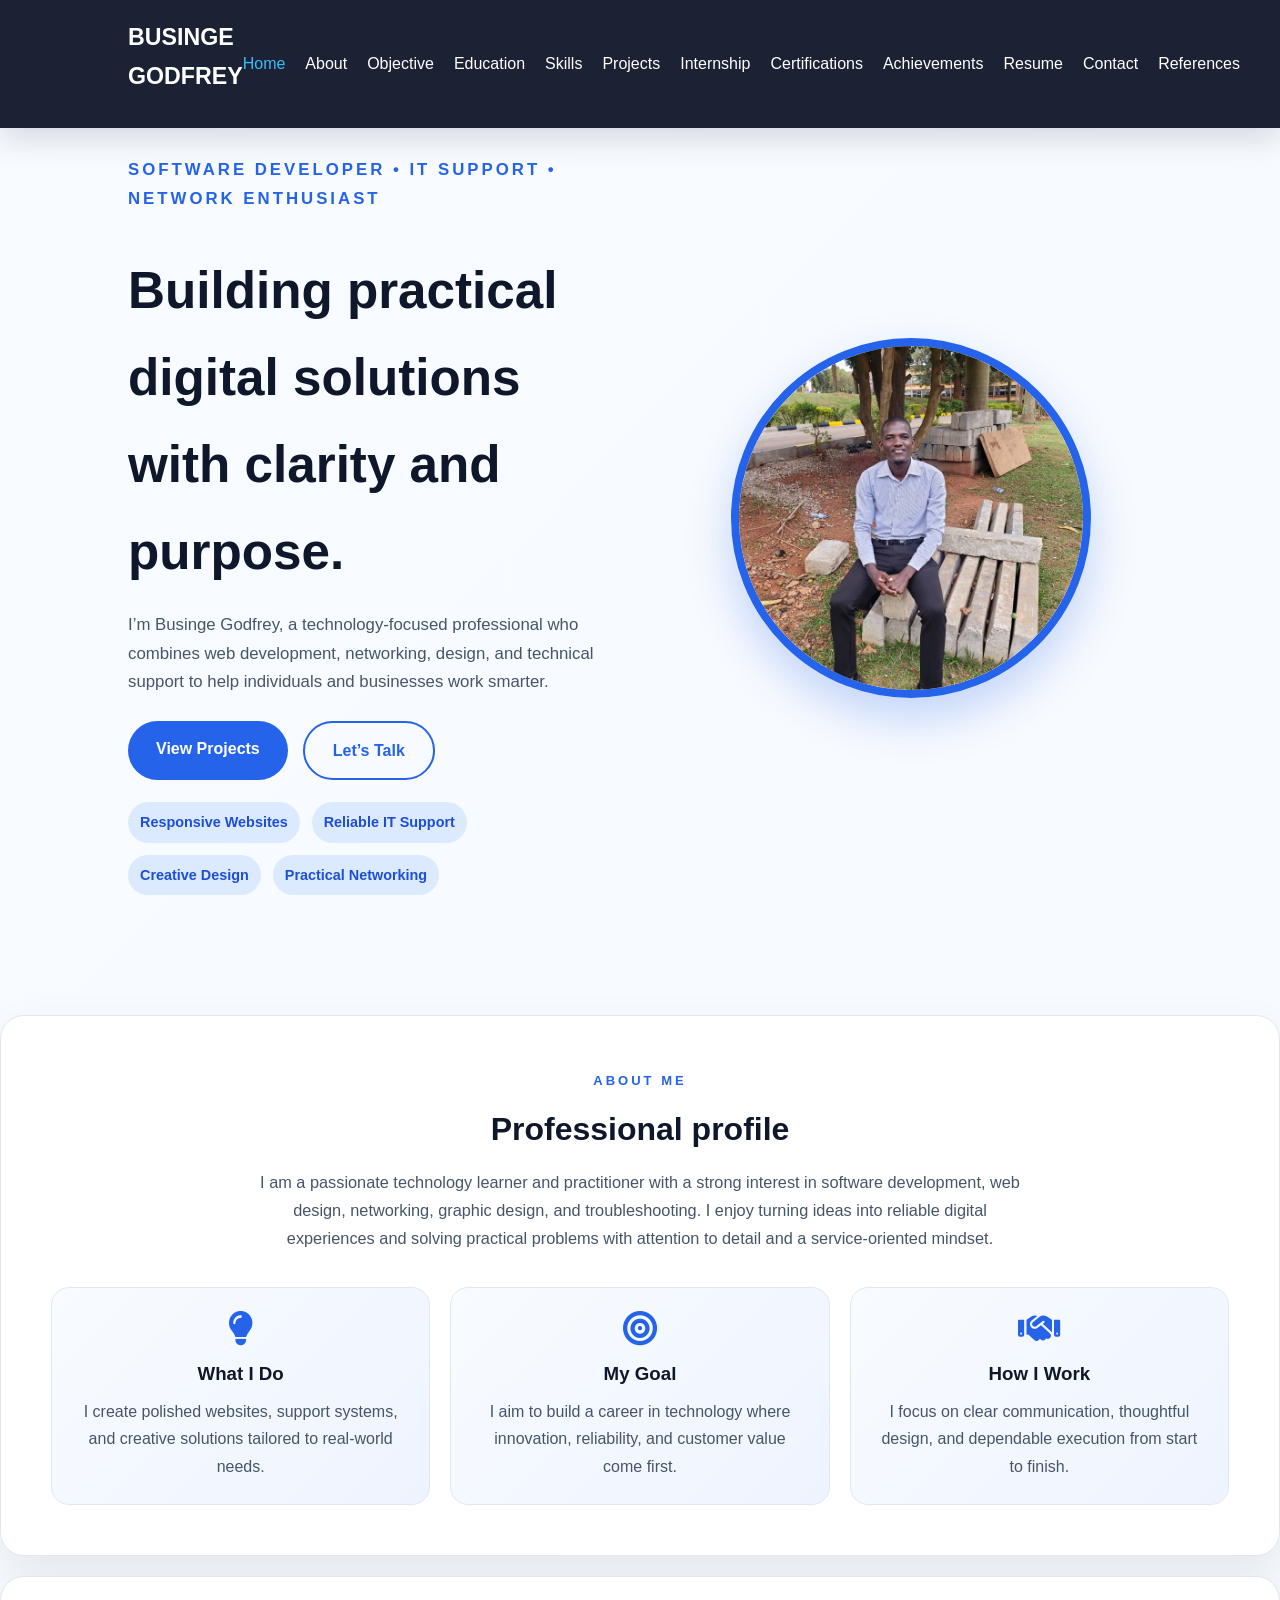
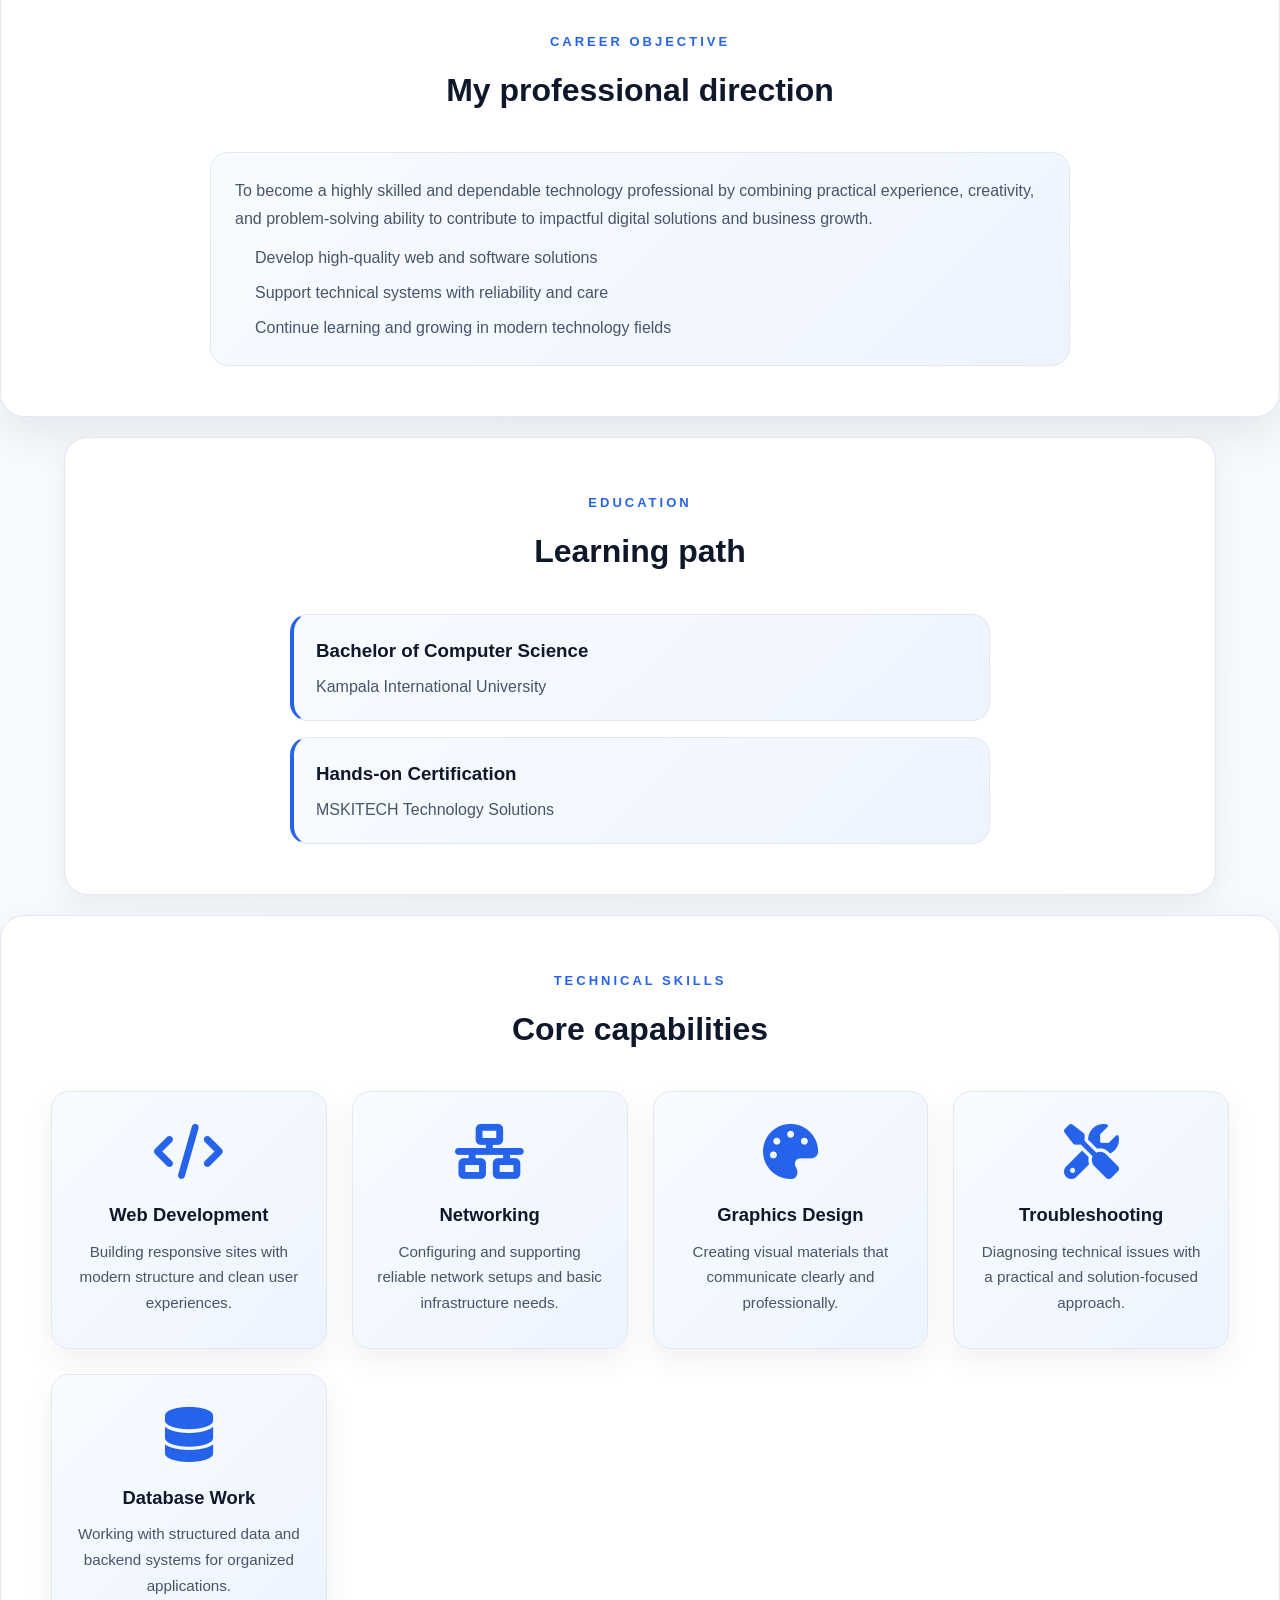
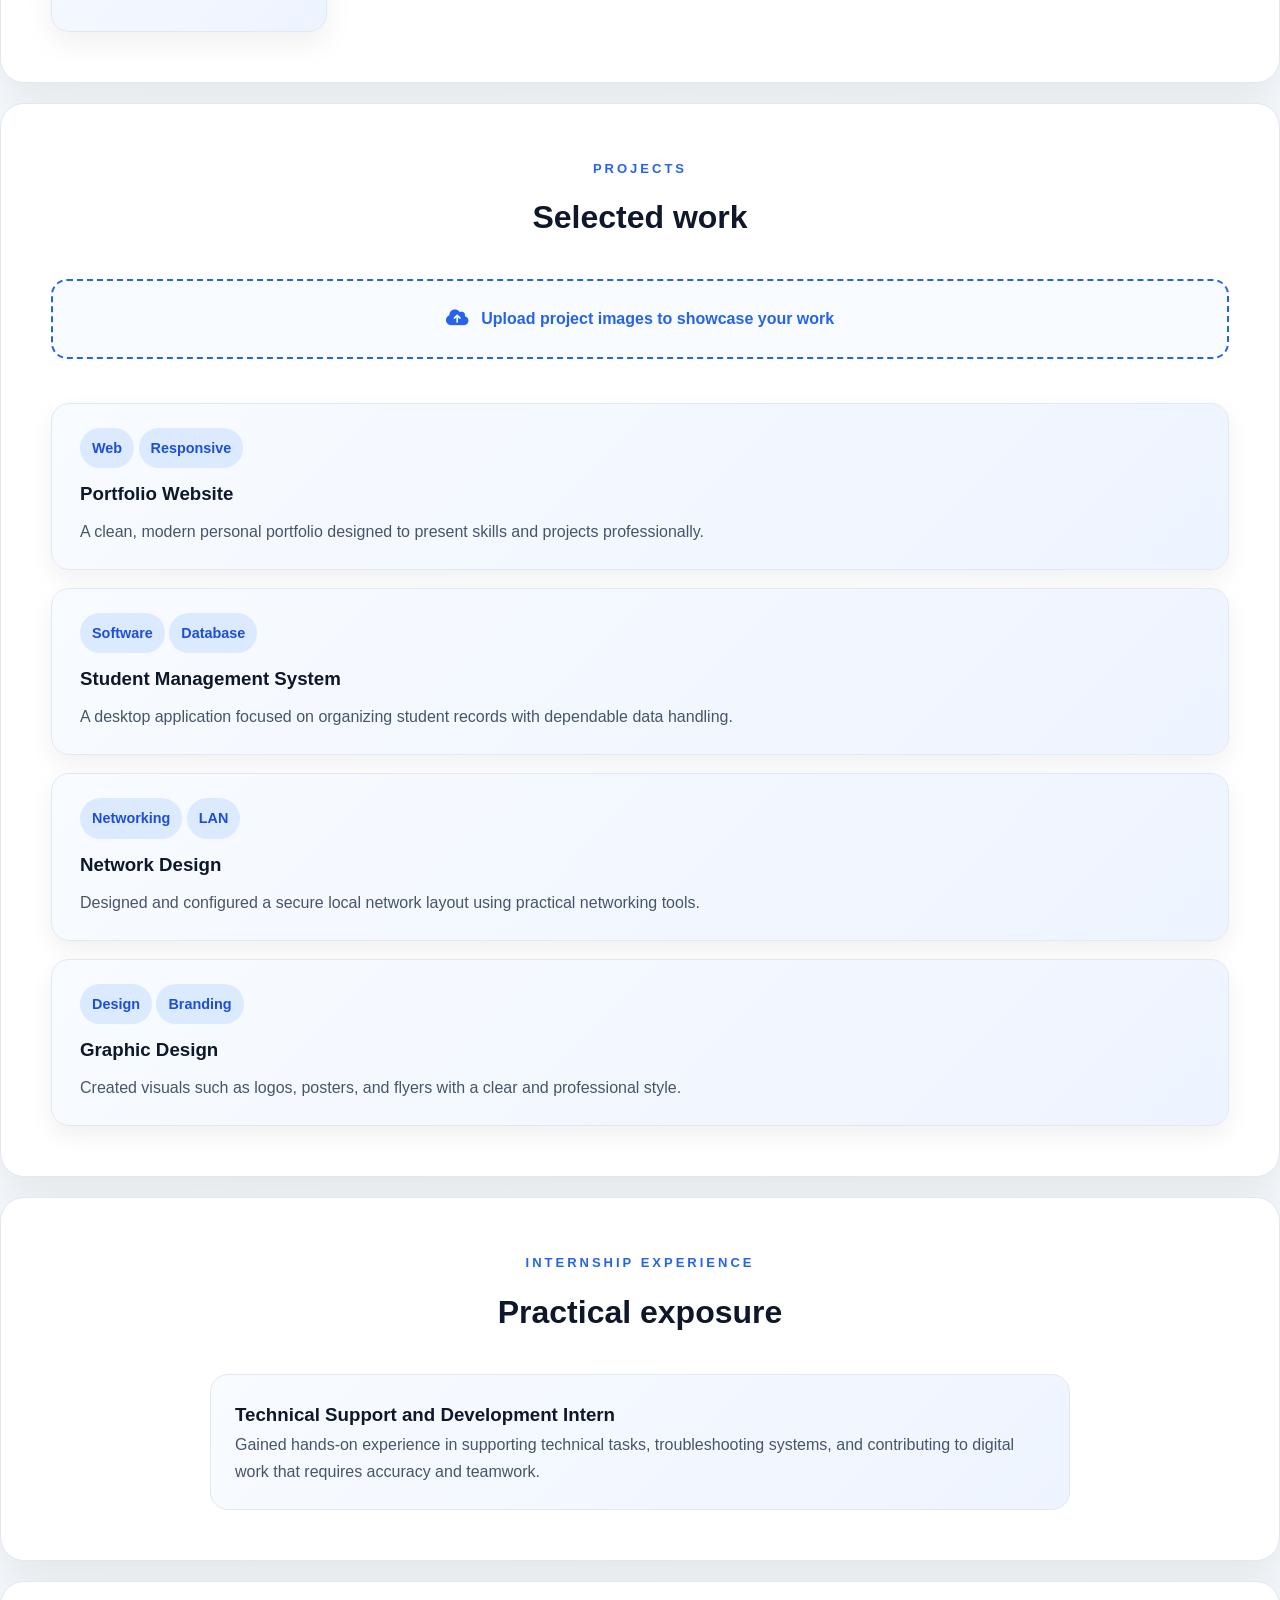
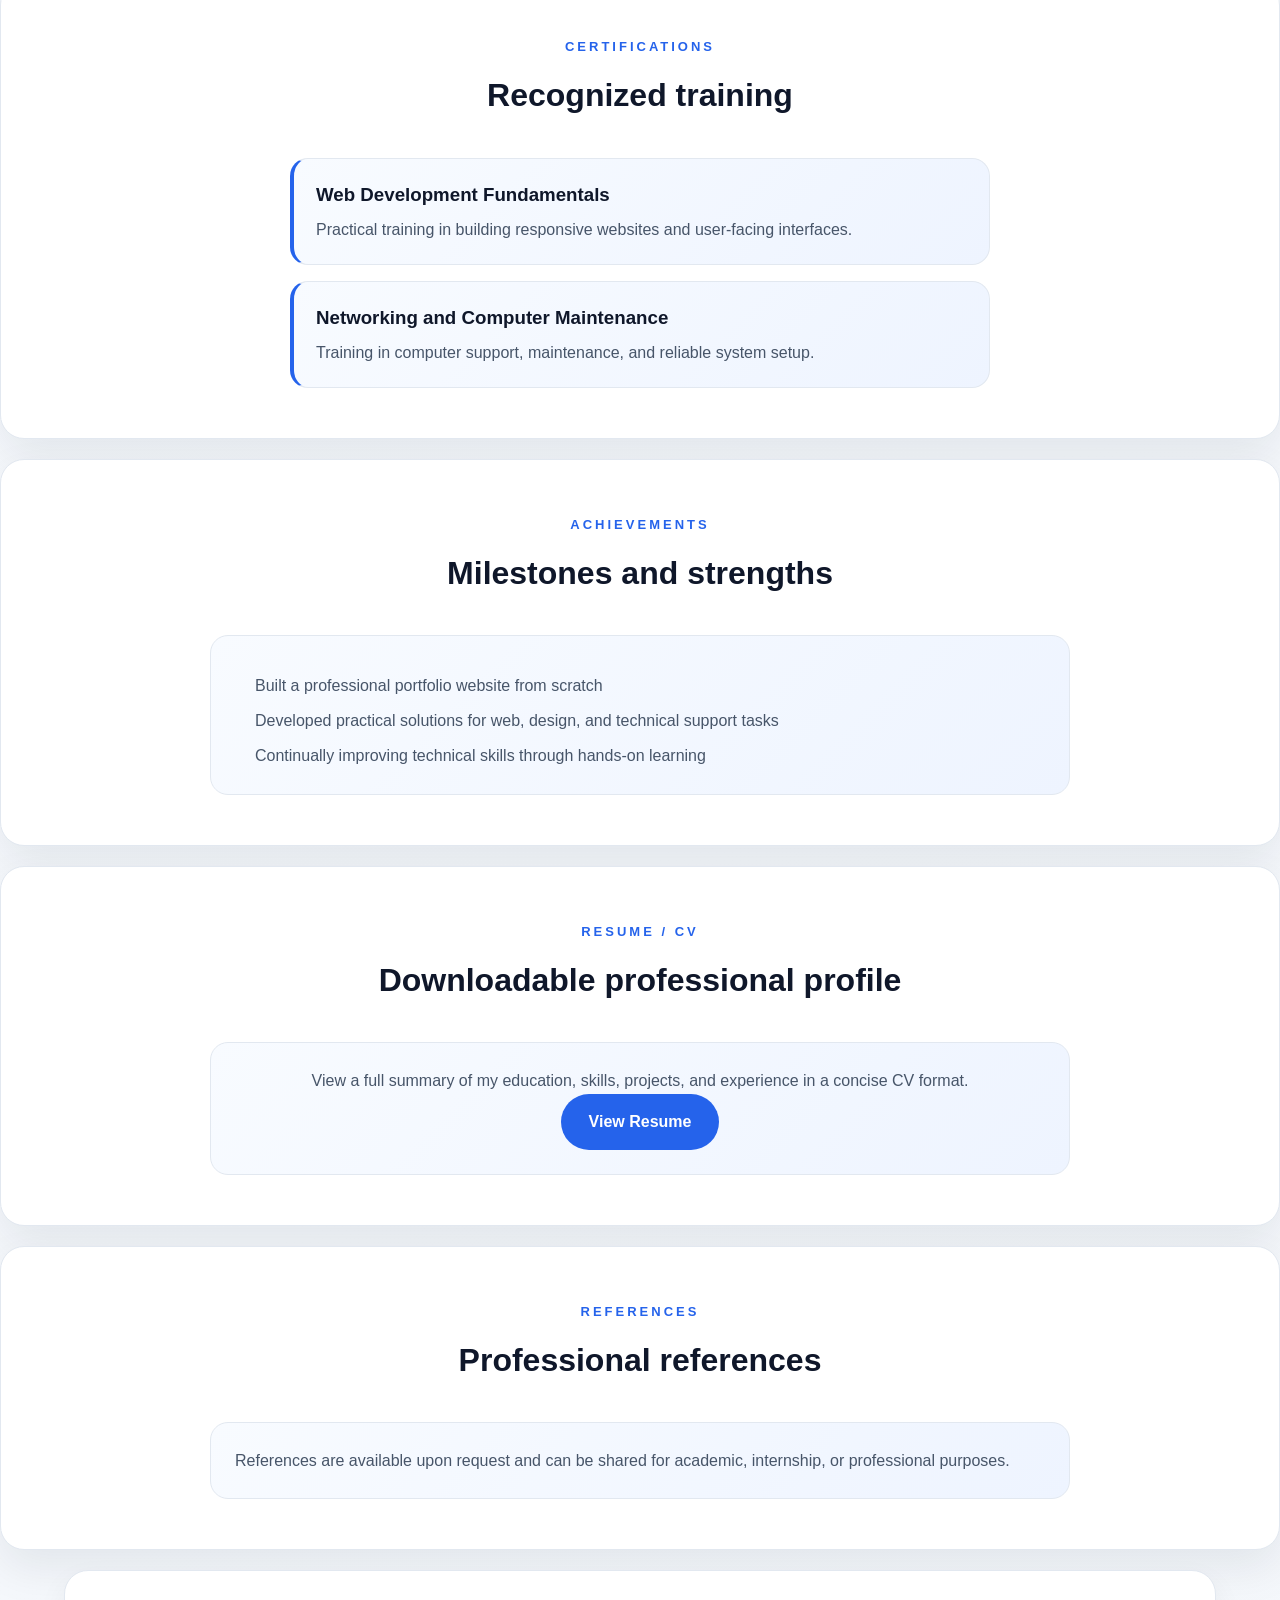
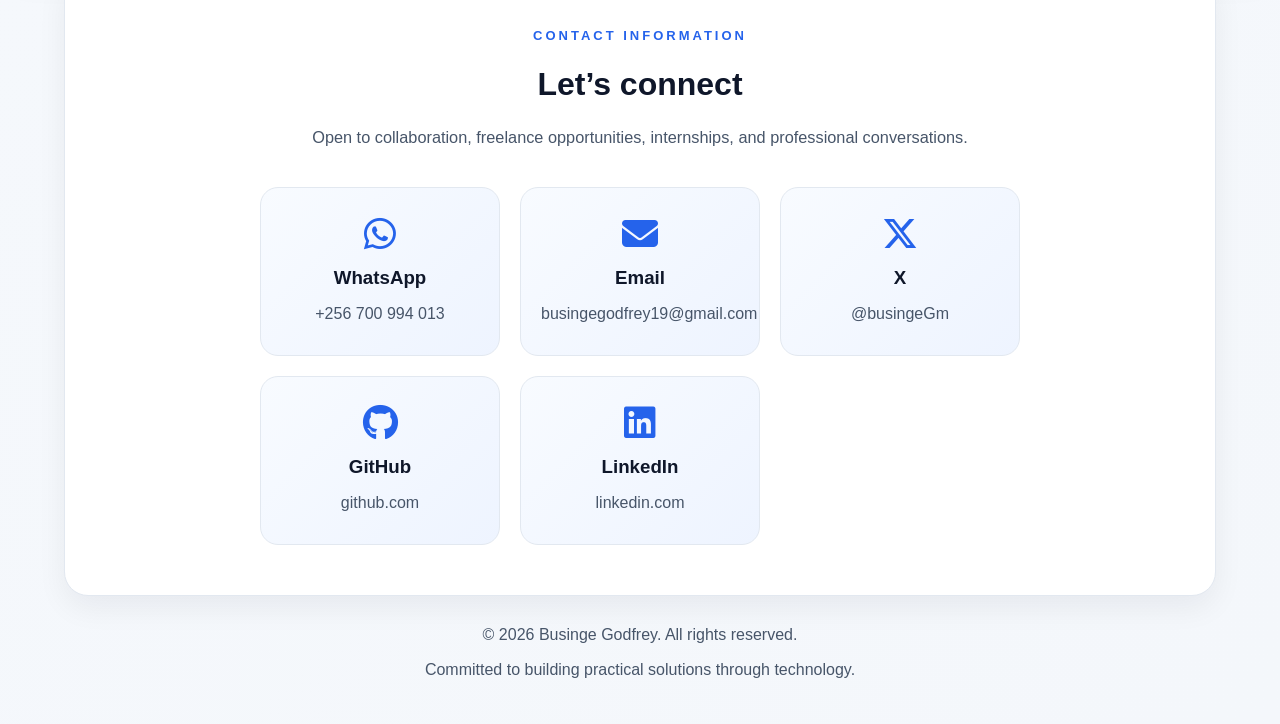
==== index.html @ 4931decb "Initial commit" ====
<!DOCTYPE html>
<html lang="en">
<head>
    <meta charset="UTF-8">
    <meta name="viewport" content="width=device-width, initial-scale=1.0">
    <meta name="description" content="Portfolio of Businge Godfrey — a technology-focused professional specializing in web development, networking, design, and technical support.">
    <meta name="theme-color" content="#2563eb">
    <title>Businge Godfrey | Web Developer & IT Specialist</title>

    <link rel="stylesheet" href="style.css">
    <link rel="stylesheet" href="https://cdnjs.cloudflare.com/ajax/libs/font-awesome/6.5.2/css/all.min.css">
</head>

<body>
<header>
    <div class="logo">
        <h2>BUSINGE GODFREY</h2>
    </div>

    <nav>
        <ul>
            <li><a href="#home">Home</a></li>
            <li><a href="#about">About</a></li>
            <li><a href="#career-objective">Objective</a></li>
            <li><a href="#education">Education</a></li>
            <li><a href="#skills">Skills</a></li>
            <li><a href="#projects">Projects</a></li>
            <li><a href="#internship-experience">Internship</a></li>
            <li><a href="#certifications">Certifications</a></li>
            <li><a href="#achievements">Achievements</a></li>
            <li><a href="#resume">Resume</a></li>
            <li><a href="#contact">Contact</a></li>
            <li><a href="#references">References</a></li>
        </ul>
    </nav>
</header>

<main>


    <section id="home" class="home">
        <div class="home-text">
            <p class="eyebrow">Software Developer • IT Support • Network Enthusiast</p>
            <h1>Building practical digital solutions with clarity and purpose.</h1>
            <p>
                I’m Businge Godfrey, a technology-focused professional who combines web development,
                networking, design, and technical support to help individuals and businesses work smarter.
            </p>
            <div class="home-buttons">
                <a href="#projects" class="btn">View Projects</a>
                <a href="#contact" class="btn btn-secondary">Let’s Talk</a>
            </div>
            <div class="hero-highlights">
                <span>Responsive Websites</span>
                <span>Reliable IT Support</span>
                <span>Creative Design</span>
                <span>Practical Networking</span>
            </div>
        </div>

        <div class="home-image">
            <img src="images/businge.jpeg" alt="Portrait of Businge Godfrey">
        </div>
    </section>

    <section id="about" class="section-card">
        <div class="section-heading">
            <p class="eyebrow">About Me</p>
            <h2>Professional profile</h2>
            <p>
                I am a passionate technology learner and practitioner with a strong interest in software development,
                web design, networking, graphic design, and troubleshooting. I enjoy turning ideas into reliable digital
                experiences and solving practical problems with attention to detail and a service-oriented mindset.
            </p>
        </div>
        <div class="info-grid">
            <article class="info-card">
                <i class="fa-solid fa-lightbulb"></i>
                <h3>What I Do</h3>
                <p>I create polished websites, support systems, and creative solutions tailored to real-world needs.</p>
            </article>
            <article class="info-card">
                <i class="fa-solid fa-bullseye"></i>
                <h3>My Goal</h3>
                <p>I aim to build a career in technology where innovation, reliability, and customer value come first.</p>
            </article>
            <article class="info-card">
                <i class="fa-solid fa-handshake"></i>
                <h3>How I Work</h3>
                <p>I focus on clear communication, thoughtful design, and dependable execution from start to finish.</p>
            </article>
        </div>
    </section>

    <section id="career-objective" class="section-card">
        <div class="section-heading">
            <p class="eyebrow">Career Objective</p>
            <h2>My professional direction</h2>
        </div>
        <div class="objective-card">
            <p>
                To become a highly skilled and dependable technology professional by combining practical experience,
                creativity, and problem-solving ability to contribute to impactful digital solutions and business growth.
            </p>
            <ul>
                <li>Develop high-quality web and software solutions</li>
                <li>Support technical systems with reliability and care</li>
                <li>Continue learning and growing in modern technology fields</li>
            </ul>
        </div>
    </section>

    <section id="education" class="section-card">
        <div class="section-heading">
            <p class="eyebrow">Education</p>
            <h2>Learning path</h2>
        </div>
        <div class="timeline">
            <div class="timeline-item">
                <h3>Bachelor of Computer Science</h3>
                <p>Kampala International University</p>
            </div>
            <div class="timeline-item">
                <h3>Hands-on Certification</h3>
                <p>MSKITECH Technology Solutions</p>
            </div>
        </div>
    </section>

    <section id="skills" class="section-card">
        <div class="section-heading">
            <p class="eyebrow">Technical Skills</p>
            <h2>Core capabilities</h2>
        </div>
        <div class="skills">
            <article class="skill">
                <i class="fa-solid fa-code"></i>
                <h3>Web Development</h3>
                <p>Building responsive sites with modern structure and clean user experiences.</p>
            </article>
            <article class="skill">
                <i class="fa-solid fa-network-wired"></i>
                <h3>Networking</h3>
                <p>Configuring and supporting reliable network setups and basic infrastructure needs.</p>
            </article>
            <article class="skill">
                <i class="fa-solid fa-palette"></i>
                <h3>Graphics Design</h3>
                <p>Creating visual materials that communicate clearly and professionally.</p>
            </article>
            <article class="skill">
                <i class="fa-solid fa-screwdriver-wrench"></i>
                <h3>Troubleshooting</h3>
                <p>Diagnosing technical issues with a practical and solution-focused approach.</p>
            </article>
            <article class="skill">
                <i class="fa-solid fa-database"></i>
                <h3>Database Work</h3>
                <p>Working with structured data and backend systems for organized applications.</p>
            </article>
        </div>
    </section>

    <section id="projects" class="section-card">
        <div class="section-heading">
            <p class="eyebrow">Projects</p>
            <h2>Selected work</h2>
        </div>
        <div class="upload-box">
            <label for="imageUpload" class="upload-label">
                <i class="fa-solid fa-cloud-arrow-up"></i>
                <span>Upload project images to showcase your work</span>
            </label>
            <input type="file" id="imageUpload" accept="image/*" multiple>
        </div>
        <div id="imagePreview" class="image-preview"></div>
        <div class="projects-list">
            <article class="project-card">
                <div class="project-meta">
                    <span class="chip">Web</span>
                    <span class="chip">Responsive</span>
                </div>
                <h3>Portfolio Website</h3>
                <p>A clean, modern personal portfolio designed to present skills and projects professionally.</p>
            </article>
            <article class="project-card">
                <div class="project-meta">
                    <span class="chip">Software</span>
                    <span class="chip">Database</span>
                </div>
                <h3>Student Management System</h3>
                <p>A desktop application focused on organizing student records with dependable data handling.</p>
            </article>
            <article class="project-card">
                <div class="project-meta">
                    <span class="chip">Networking</span>
                    <span class="chip">LAN</span>
                </div>
                <h3>Network Design</h3>
                <p>Designed and configured a secure local network layout using practical networking tools.</p>
            </article>
            <article class="project-card">
                <div class="project-meta">
                    <span class="chip">Design</span>
                    <span class="chip">Branding</span>
                </div>
                <h3>Graphic Design</h3>
                <p>Created visuals such as logos, posters, and flyers with a clear and professional style.</p>
            </article>
        </div>
    </section>

    <section id="internship-experience" class="section-card">
        <div class="section-heading">
            <p class="eyebrow">Internship Experience</p>
            <h2>Practical exposure</h2>
        </div>
        <div class="objective-card">
            <h3>Technical Support and Development Intern</h3>
            <p>
                Gained hands-on experience in supporting technical tasks, troubleshooting systems, and contributing to digital work that requires accuracy and teamwork.
            </p>
        </div>
    </section>

    <section id="certifications" class="section-card">
        <div class="section-heading">
            <p class="eyebrow">Certifications</p>
            <h2>Recognized training</h2>
        </div>
        <div class="timeline">
            <div class="timeline-item">
                <h3>Web Development Fundamentals</h3>
                <p>Practical training in building responsive websites and user-facing interfaces.</p>
            </div>
            <div class="timeline-item">
                <h3>Networking and Computer Maintenance</h3>
                <p>Training in computer support, maintenance, and reliable system setup.</p>
            </div>
        </div>
    </section>

    <section id="achievements" class="section-card">
        <div class="section-heading">
            <p class="eyebrow">Achievements</p>
            <h2>Milestones and strengths</h2>
        </div>
        <div class="objective-card">
            <ul>
                <li>Built a professional portfolio website from scratch</li>
                <li>Developed practical solutions for web, design, and technical support tasks</li>
                <li>Continually improving technical skills through hands-on learning</li>
            </ul>
        </div>
    </section>

    <section id="resume" class="section-card">
        <div class="section-heading">
            <p class="eyebrow">Resume / CV</p>
            <h2>Downloadable professional profile</h2>
        </div>
        <div class="resume-card">
            <p>View a full summary of my education, skills, projects, and experience in a concise CV format.</p>
            <a href="resume.html" class="btn" target="_blank" rel="noopener noreferrer">View Resume</a>
        </div>
    </section>

    <section id="references" class="section-card">
        <div class="section-heading">
            <p class="eyebrow">References</p>
            <h2>Professional references</h2>
        </div>
        <div class="objective-card">
            <p>References are available upon request and can be shared for academic, internship, or professional purposes.</p>
        </div>
    </section>

    <section id="contact" class="section-card">
        <div class="section-heading">
            <p class="eyebrow">Contact Information</p>
            <h2>Let’s connect</h2>
            <p>Open to collaboration, freelance opportunities, internships, and professional conversations.</p>
        </div>
        <div class="contact-options">
            <a href="https://wa.me/256700994013" class="contact-card" target="_blank" rel="noopener noreferrer">
                <i class="fa-brands fa-whatsapp"></i>
                <h3>WhatsApp</h3>
                <p>+256 700 994 013</p>
            </a>
            <a href="mailto:busingegodfrey19@gmail.com" class="contact-card">
                <i class="fa-solid fa-envelope"></i>
                <h3>Email</h3>
                <p>busingegodfrey19@gmail.com</p>
            </a>
            <a href="https://x.com/busingeGm" class="contact-card" target="_blank" rel="noopener noreferrer">
                <i class="fa-brands fa-x-twitter"></i>
                <h3>X</h3>
                <p>@busingeGm</p>
            </a>
            <a href="https://github.com/" class="contact-card" target="_blank" rel="noopener noreferrer">
                <i class="fa-brands fa-github"></i>
                <h3>GitHub</h3>
                <p>github.com</p>
            </a>
            <a href="https://www.linkedin.com/" class="contact-card" target="_blank" rel="noopener noreferrer">
                <i class="fa-brands fa-linkedin"></i>
                <h3>LinkedIn</h3>
                <p>linkedin.com</p>
            </a>
        </div>
    </section>
</main>

<footer>
    <p>© <span id="year"></span> Businge Godfrey. All rights reserved.</p>
    <p>Committed to building practical solutions through technology.</p>
</footer>

<script src="js/script.js"></script>
</body>
</html>
---- style.css ----
:root {
    --primary: #2563eb;
    --primary-dark: #1d4ed8;
    --surface: #ffffff;
    --surface-soft: #f8fbff;
    --text: #0f172a;
    --muted: #475569;
    --border: #e2e8f0;
    --shadow: 0 18px 45px rgba(15, 23, 42, 0.08);
}

* {
    margin: 0;
    padding: 0;
    box-sizing: border-box;
    text-decoration: none;
    list-style: none;
    scroll-behavior: smooth;
}

body {
    font-family: 'Poppins', sans-serif;
    background: linear-gradient(135deg, #f8fbff 0%, #f4f7fb 100%);
    color: var(--text);
    line-height: 1.7;
}

img {
    max-width: 100%;
    display: block;
}

section {
    padding: 100px 10%;
    scroll-margin-top: 110px;
}

h1,
h2,
h3 {
    color: var(--text);
}

h1 {
    font-size: 3rem;
    text-align: left;
    margin-bottom: 1.2rem;
    font-weight: 700;
}

h2 {
    font-size: 2rem;
    margin-bottom: 0.8rem;
}

p {
    color: var(--muted);
}

.eyebrow {
    display: inline-block;
    margin-bottom: 10px;
    font-size: 13px;
    font-weight: 700;
    letter-spacing: 3px;
    text-transform: uppercase;
    color: var(--primary);
}

.section-card {
    background: var(--surface);
    border-radius: 24px;
    padding: 50px;
    margin: 20px 0;
    box-shadow: var(--shadow);
    border: 1px solid var(--border);
}

.section-heading {
    text-align: center;
    margin-bottom: 35px;
}

.section-heading p:last-child {
    max-width: 760px;
    margin: 0 auto;
    color: var(--muted);
    font-size: 1.02rem;
}

.info-grid {
    display: grid;
    grid-template-columns: repeat(auto-fit, minmax(220px, 1fr));
    gap: 20px;
    margin-top: 12px;
}

.info-card,
.skill,
.project-card,
.timeline-item,
.admin-card,
.contact-card,
.service {
    background: linear-gradient(135deg, var(--surface-soft) 0%, #eef4ff 100%);
    border: 1px solid var(--border);
    border-radius: 18px;
}

.info-card {
    padding: 24px;
    text-align: center;
}

.info-card i {
    font-size: 34px;
    color: var(--primary);
    margin-bottom: 12px;
}

.info-card h3 {
    margin-bottom: 8px;
}

.projects-list {
    display: grid;
    gap: 18px;
}

.upload-box {
    margin-bottom: 20px;
    padding: 24px;
    border: 2px dashed var(--primary);
    border-radius: 16px;
    background: var(--surface-soft);
    text-align: center;
}

.upload-box input[type="file"] {
    display: none;
}

.upload-label {
    display: inline-block;
    cursor: pointer;
    color: var(--primary);
    font-weight: 600;
}

.upload-label i {
    margin-right: 8px;
    font-size: 18px;
}

.image-preview {
    display: grid;
    grid-template-columns: repeat(auto-fit, minmax(180px, 1fr));
    gap: 16px;
    margin-bottom: 24px;
}

.image-preview img {
    width: 100%;
    height: 180px;
    object-fit: cover;
    border-radius: 12px;
    border: 1px solid var(--border);
    box-shadow: 0 10px 20px rgba(15, 23, 42, 0.08);
}

.timeline {
    display: grid;
    gap: 16px;
    max-width: 700px;
    margin: 0 auto;
}

.timeline-item {
    padding: 20px 22px;
    border-left: 4px solid var(--primary);
}

.timeline-item h3 {
    margin-bottom: 6px;
}

header {
    position: fixed;
    top: 0;
    left: 0;
    width: 100%;
    background: rgba(15, 23, 42, 0.95);
    backdrop-filter: blur(8px);
    padding: 18px 10%;
    display: flex;
    justify-content: space-between;
    align-items: center;
    z-index: 1000;
    box-shadow: 0 10px 30px rgba(15, 23, 42, 0.15);
}

.logo h2 {
    color: #fff;
    font-size: 1.45rem;
}

nav ul {
    display: flex;
    gap: 20px;
}

nav ul li a {
    color: #fff;
    font-weight: 500;
    transition: .3s;
}

nav ul li a:hover,
nav ul li a.active {
    color: #38bdf8;
}

main {
    padding-top: 20px;
}

.home {
    display: flex;
    justify-content: space-between;
    align-items: center;
    min-height: 100vh;
    gap: 60px;
    padding-top: 120px;
}

.home-text {
    flex: 1;
}

.home-text h1 {
    text-align: left;
    font-size: clamp(2.1rem, 4vw, 3.2rem);
    margin: 10px 0 15px;
}

.home-text p {
    margin: 16px 0 24px;
    font-size: 1.05rem;
    max-width: 620px;
}

.home-buttons {
    display: flex;
    gap: 15px;
    flex-wrap: wrap;
}

.hero-highlights {
    display: flex;
    gap: 12px;
    flex-wrap: wrap;
    margin-top: 22px;
}

.hero-highlights span,
.chip {
    display: inline-block;
    background: #dbeafe;
    color: var(--primary-dark);
    border-radius: 999px;
    padding: 8px 12px;
    font-size: 0.9rem;
    font-weight: 600;
}

.home-image {
    flex: 1;
    display: flex;
    justify-content: center;
}

.home-image img {
    width: min(100%, 360px);
    height: 360px;
    object-fit: cover;
    border-radius: 50%;
    border: 8px solid var(--primary);
    box-shadow: 0 20px 45px rgba(37, 99, 235, 0.25);
}

.btn {
    display: inline-block;
    padding: 14px 28px;
    background: var(--primary);
    color: #fff;
    border-radius: 999px;
    font-weight: 600;
    transition: .3s;
}

.btn:hover {
    background: var(--primary-dark);
    transform: translateY(-3px);
}

.btn-secondary {
    background: transparent;
    color: var(--primary);
    border: 2px solid var(--primary);
}

.btn-secondary:hover {
    background: var(--primary);
    color: #fff;
}

.skills {
    display: grid;
    grid-template-columns: repeat(auto-fit, minmax(220px, 1fr));
    gap: 25px;
}

.skill {
    text-align: center;
    padding: 32px 24px;
    box-shadow: 0 12px 30px rgba(15, 23, 42, 0.06);
    transition: .3s;
}

.skill:hover,
.project-card:hover,
.contact-card:hover,
.service:hover {
    transform: translateY(-8px);
}

.skill i {
    font-size: 55px;
    color: var(--primary);
    margin-bottom: 20px;
}

.skill h3 {
    font-size: 1.15rem;
    margin-bottom: 8px;
}

.skill p {
    font-size: 0.95rem;
}

.project-card {
    padding: 24px 28px;
    box-shadow: 0 10px 24px rgba(15, 23, 42, 0.06);
    transition: .3s;
}

.project-card h3 {
    margin: 10px 0 8px;
}

.service-container {
    display: grid;
    grid-template-columns: repeat(auto-fit, minmax(250px, 1fr));
    gap: 25px;
}

.service {
    color: #fff;
    padding: 30px;
    background: linear-gradient(135deg, var(--primary) 0%, var(--primary-dark) 100%);
    box-shadow: 0 12px 30px rgba(37, 99, 235, 0.2);
    transition: .3s;
}

.service h3 {
    color: #fff;
    margin-bottom: 10px;
}

.service p {
    color: #e8f0ff;
}

#education,
#contact {
    background: var(--surface);
    border-radius: 24px;
    margin: 0 5%;
    box-shadow: 0 12px 30px rgba(15, 23, 42, 0.06);
}

.contact-options {
    display: grid;
    grid-template-columns: repeat(auto-fit, minmax(220px, 1fr));
    gap: 20px;
    max-width: 760px;
    margin: auto;
}

.contact-card {
    display: block;
    text-align: center;
    padding: 28px 20px;
    transition: 0.3s;
}

.contact-card i {
    font-size: 36px;
    color: var(--primary);
    margin-bottom: 10px;
}

.contact-card h3 {
    margin-bottom: 6px;
}

.admin-panel {
    margin-top: 30px;
}

.admin-grid {
    display: grid;
    grid-template-columns: repeat(auto-fit, minmax(220px, 1fr));
    gap: 20px;
}

.admin-card {
    padding: 24px;
    text-align: center;
}

.admin-card h3 {
    margin-bottom: 8px;
}

.admin-card p {
    font-size: 30px;
    font-weight: 700;
    color: var(--primary);
}

.admin-card select {
    width: 100%;
    padding: 10px 12px;
    border-radius: 10px;
    border: 1px solid #cbd5e1;
    font-family: inherit;
}

footer {
    text-align: center;
    padding: 25px 10% 40px;
    color: #64748b;
}

footer p + p {
    margin-top: 8px;
}

.objective-card,
.resume-card {
    background: linear-gradient(135deg, #f8fbff 0%, #eef4ff 100%);
    border: 1px solid var(--border);
    border-radius: 18px;
    padding: 24px;
    max-width: 860px;
    margin: 0 auto;
}

.objective-card ul,
.objective-card ol {
    margin-top: 12px;
    padding-left: 20px;
    color: var(--muted);
}

.objective-card li + li {
    margin-top: 8px;
}

.resume-card {
    text-align: center;
}

@media (max-width: 768px) {
    header {
        flex-direction: column;
        gap: 12px;
        padding: 16px 5%;
    }

    nav ul {
        flex-wrap: wrap;
        justify-content: center;
        gap: 14px;
    }

    .home {
        flex-direction: column;
        text-align: center;
        padding-top: 180px;
    }

    .home-text h1,
    .home-text p {
        text-align: center;
        margin-left: auto;
        margin-right: auto;
    }

    .home-buttons,
    .hero-highlights {
        justify-content: center;
    }

    section {
        padding: 90px 5%;
    }

    .section-card {
        padding: 30px;
    }

    #education,
    #contact {
        margin: 0 3%;
    }
}
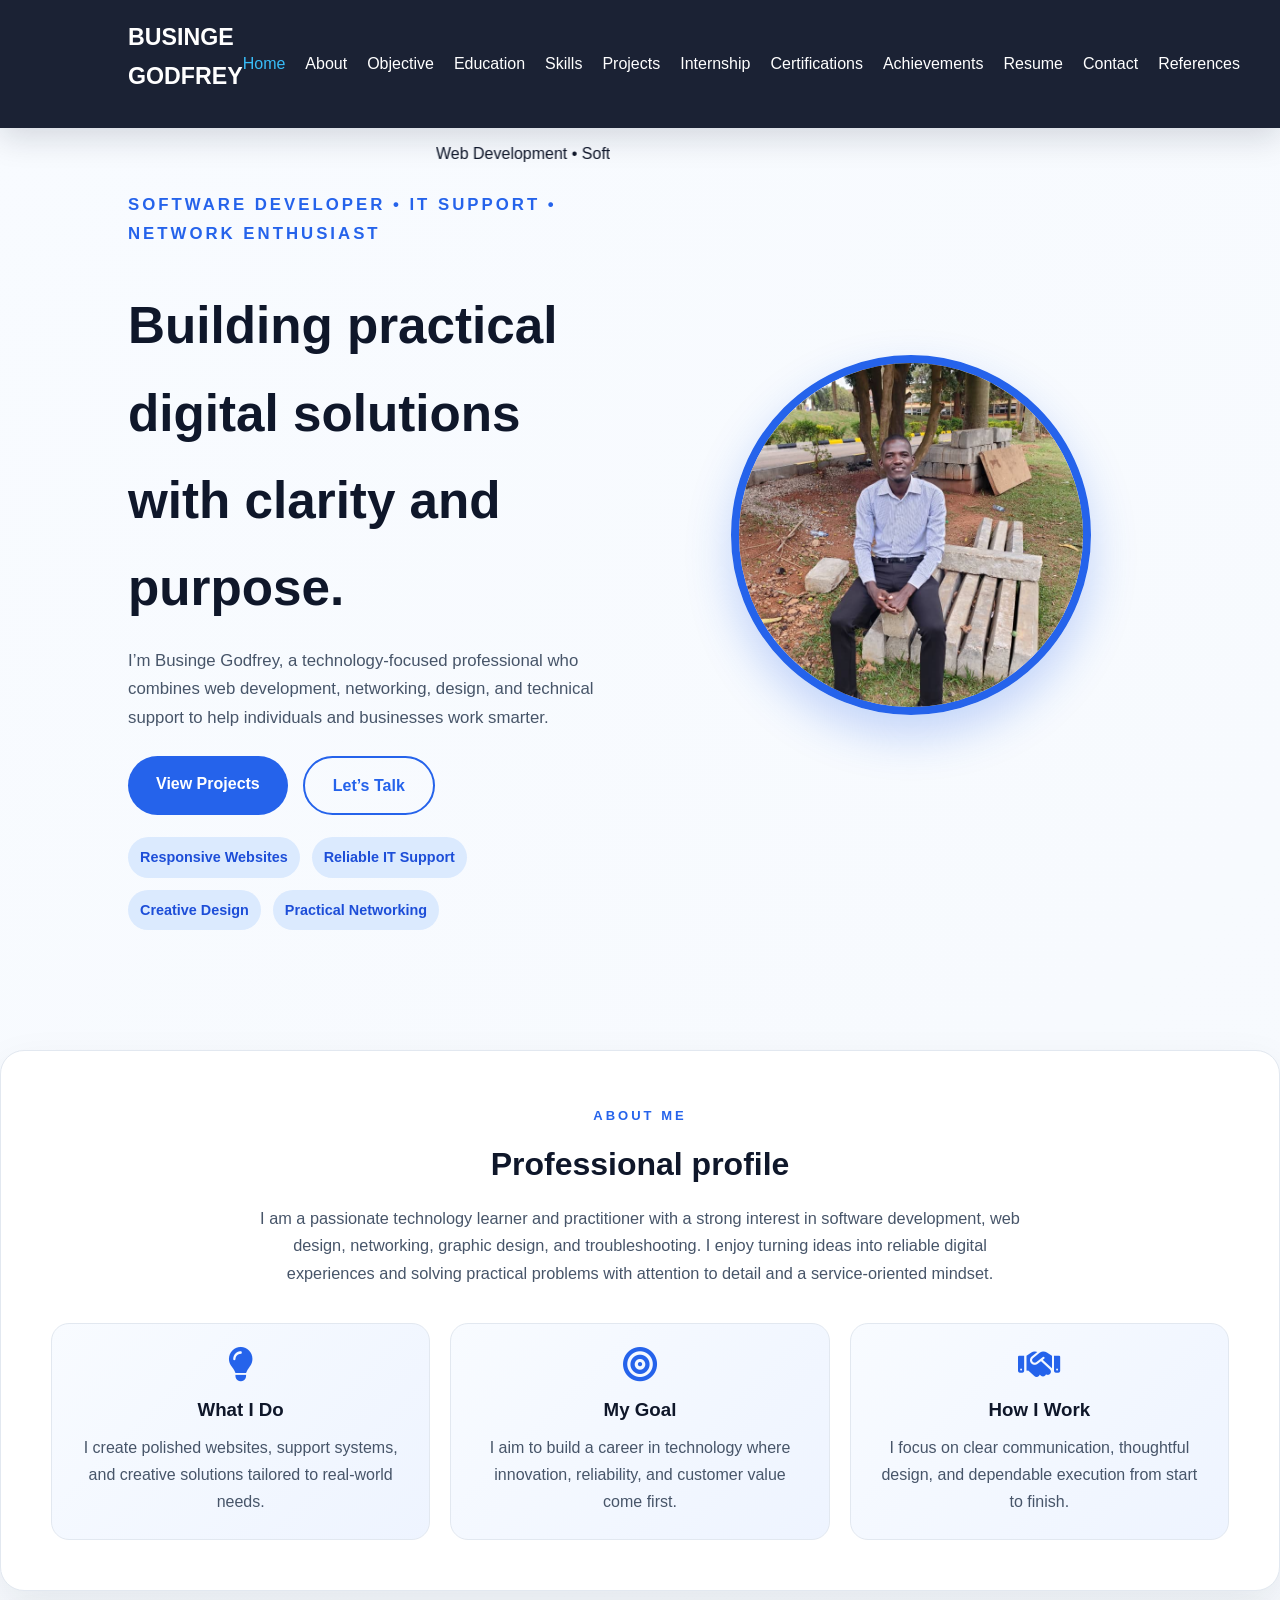
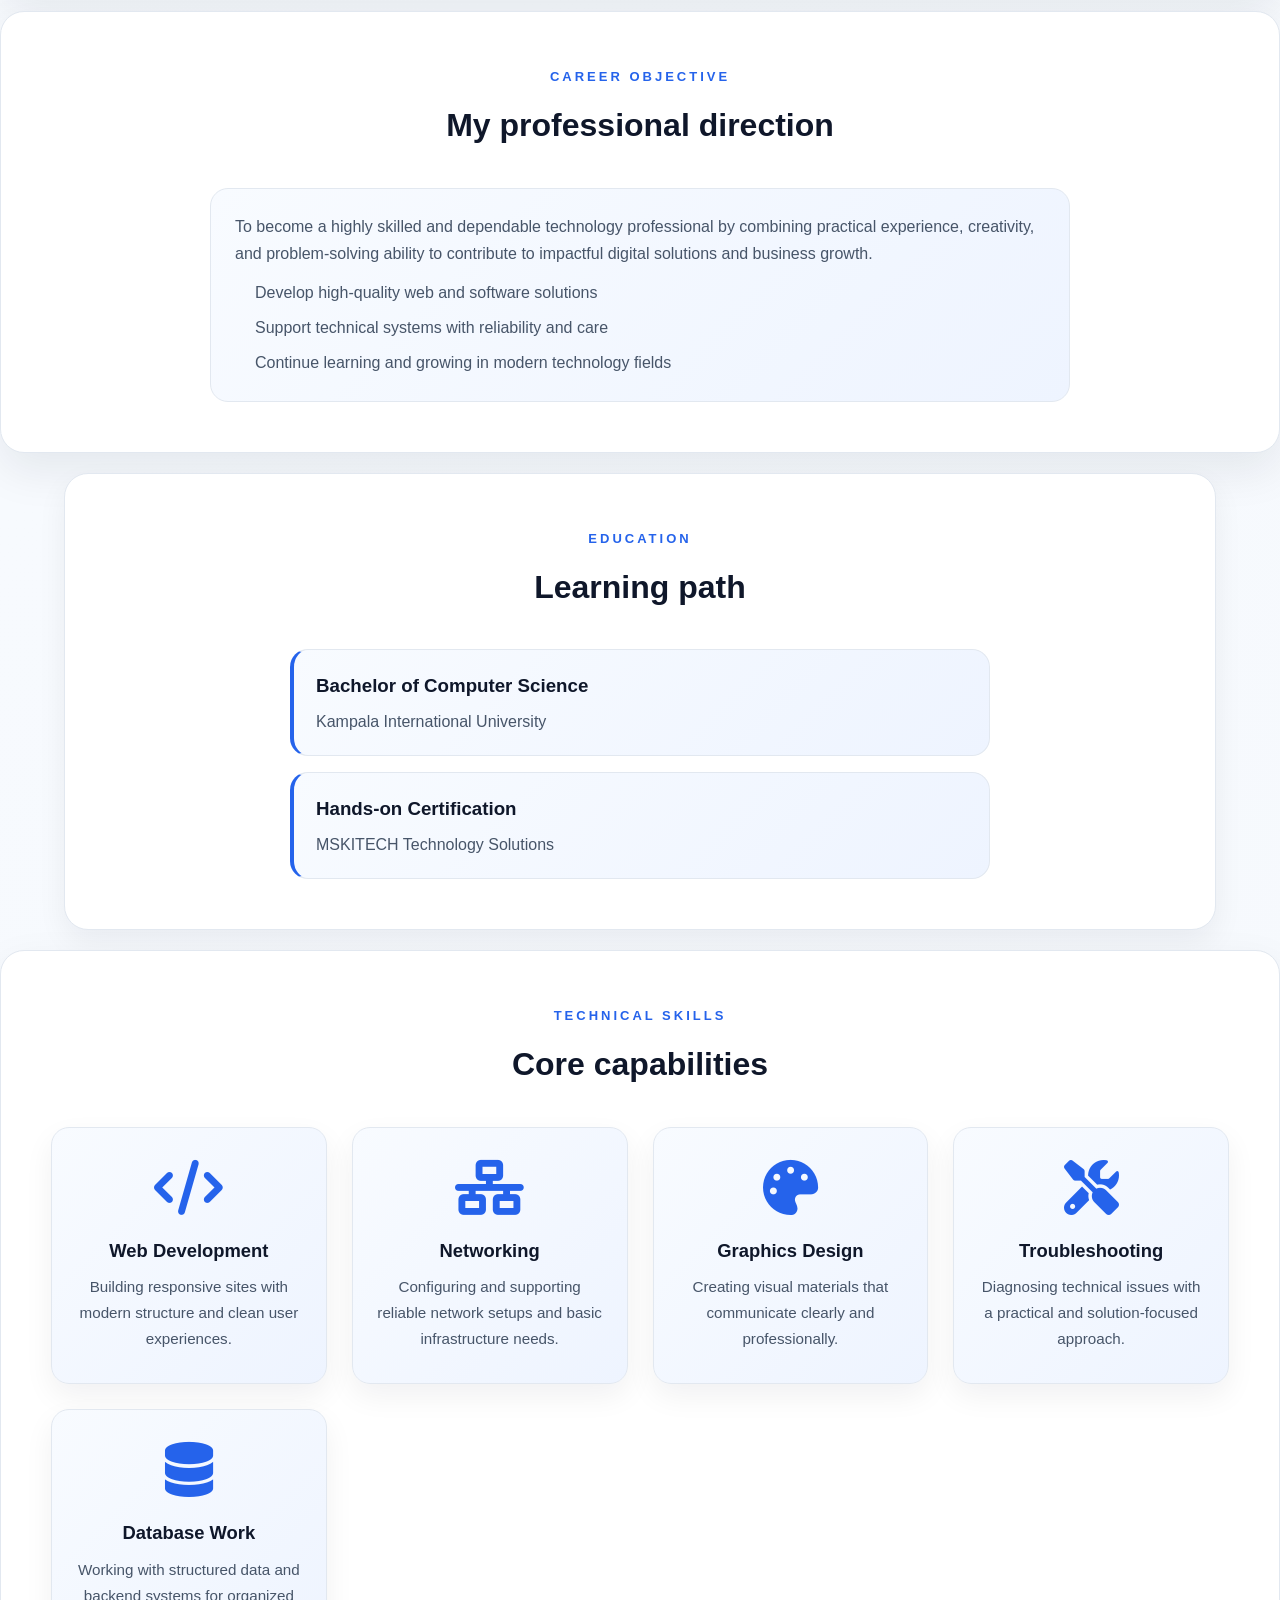
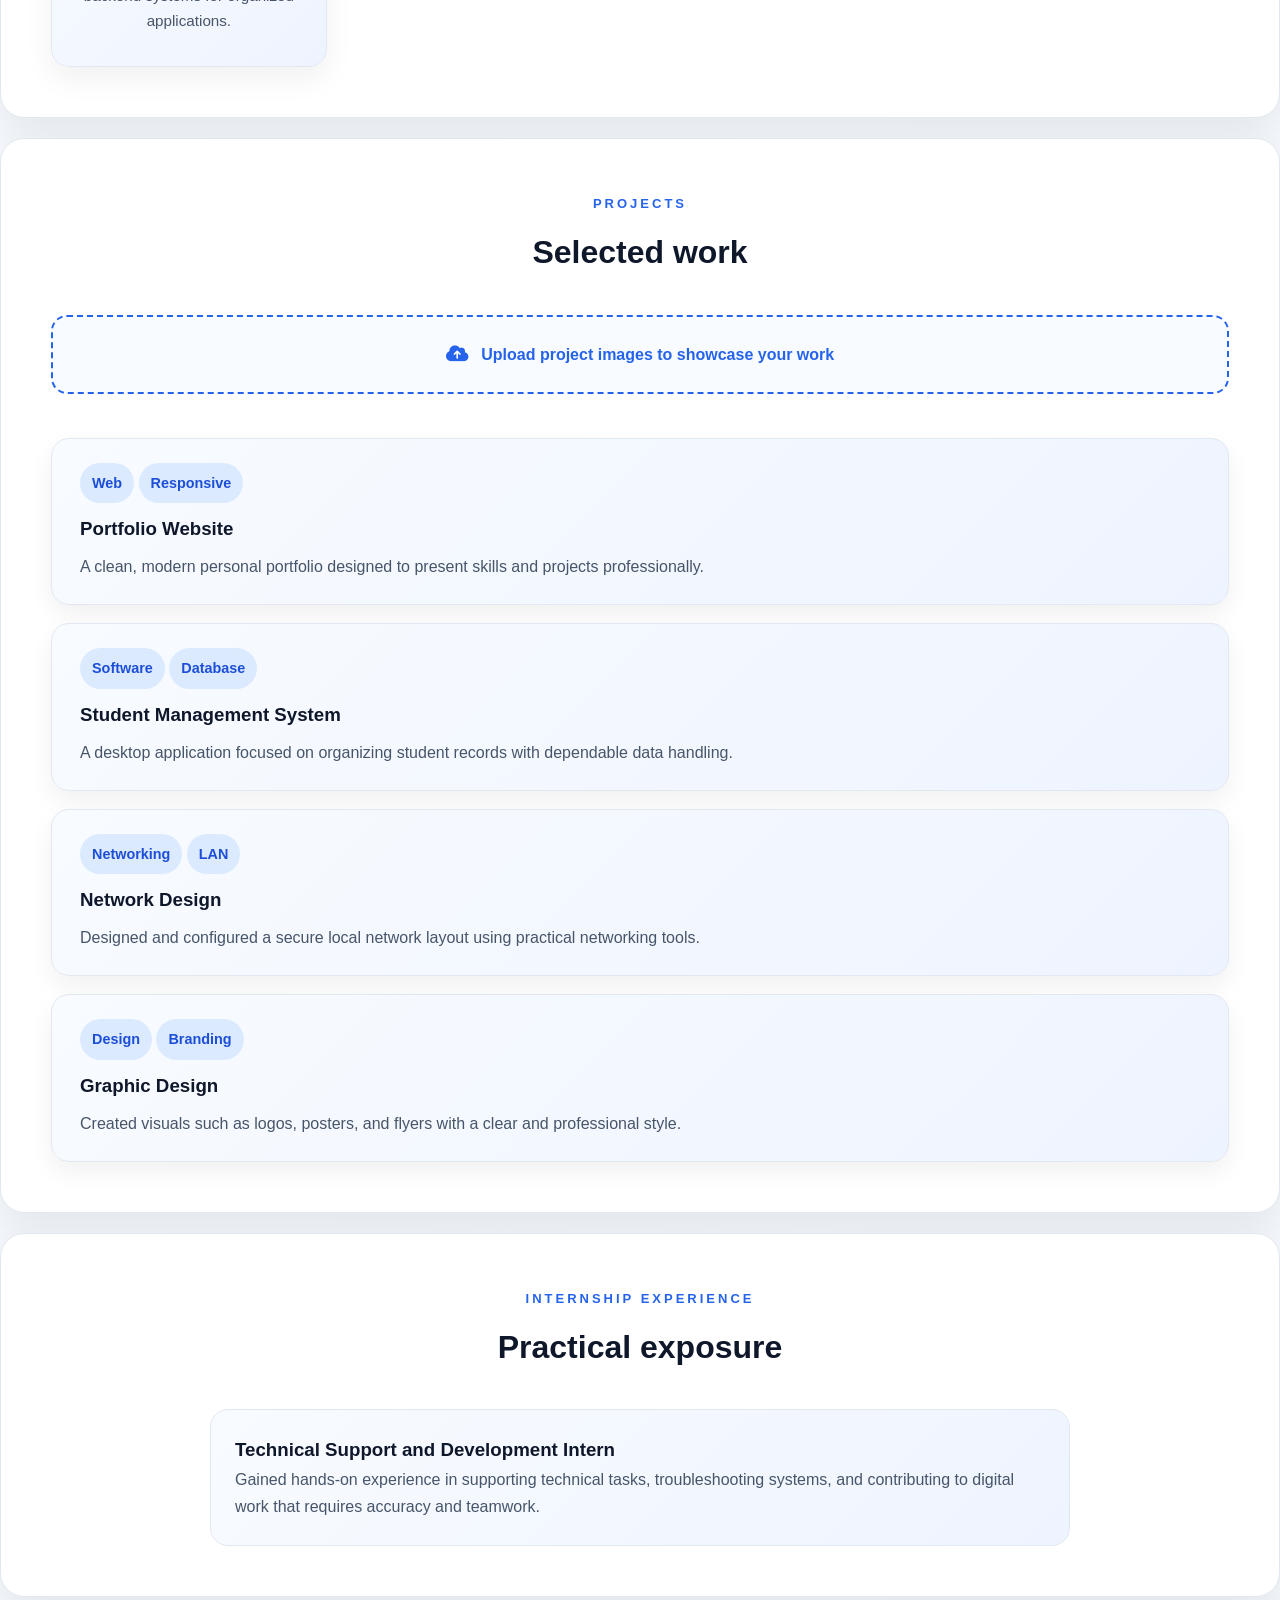
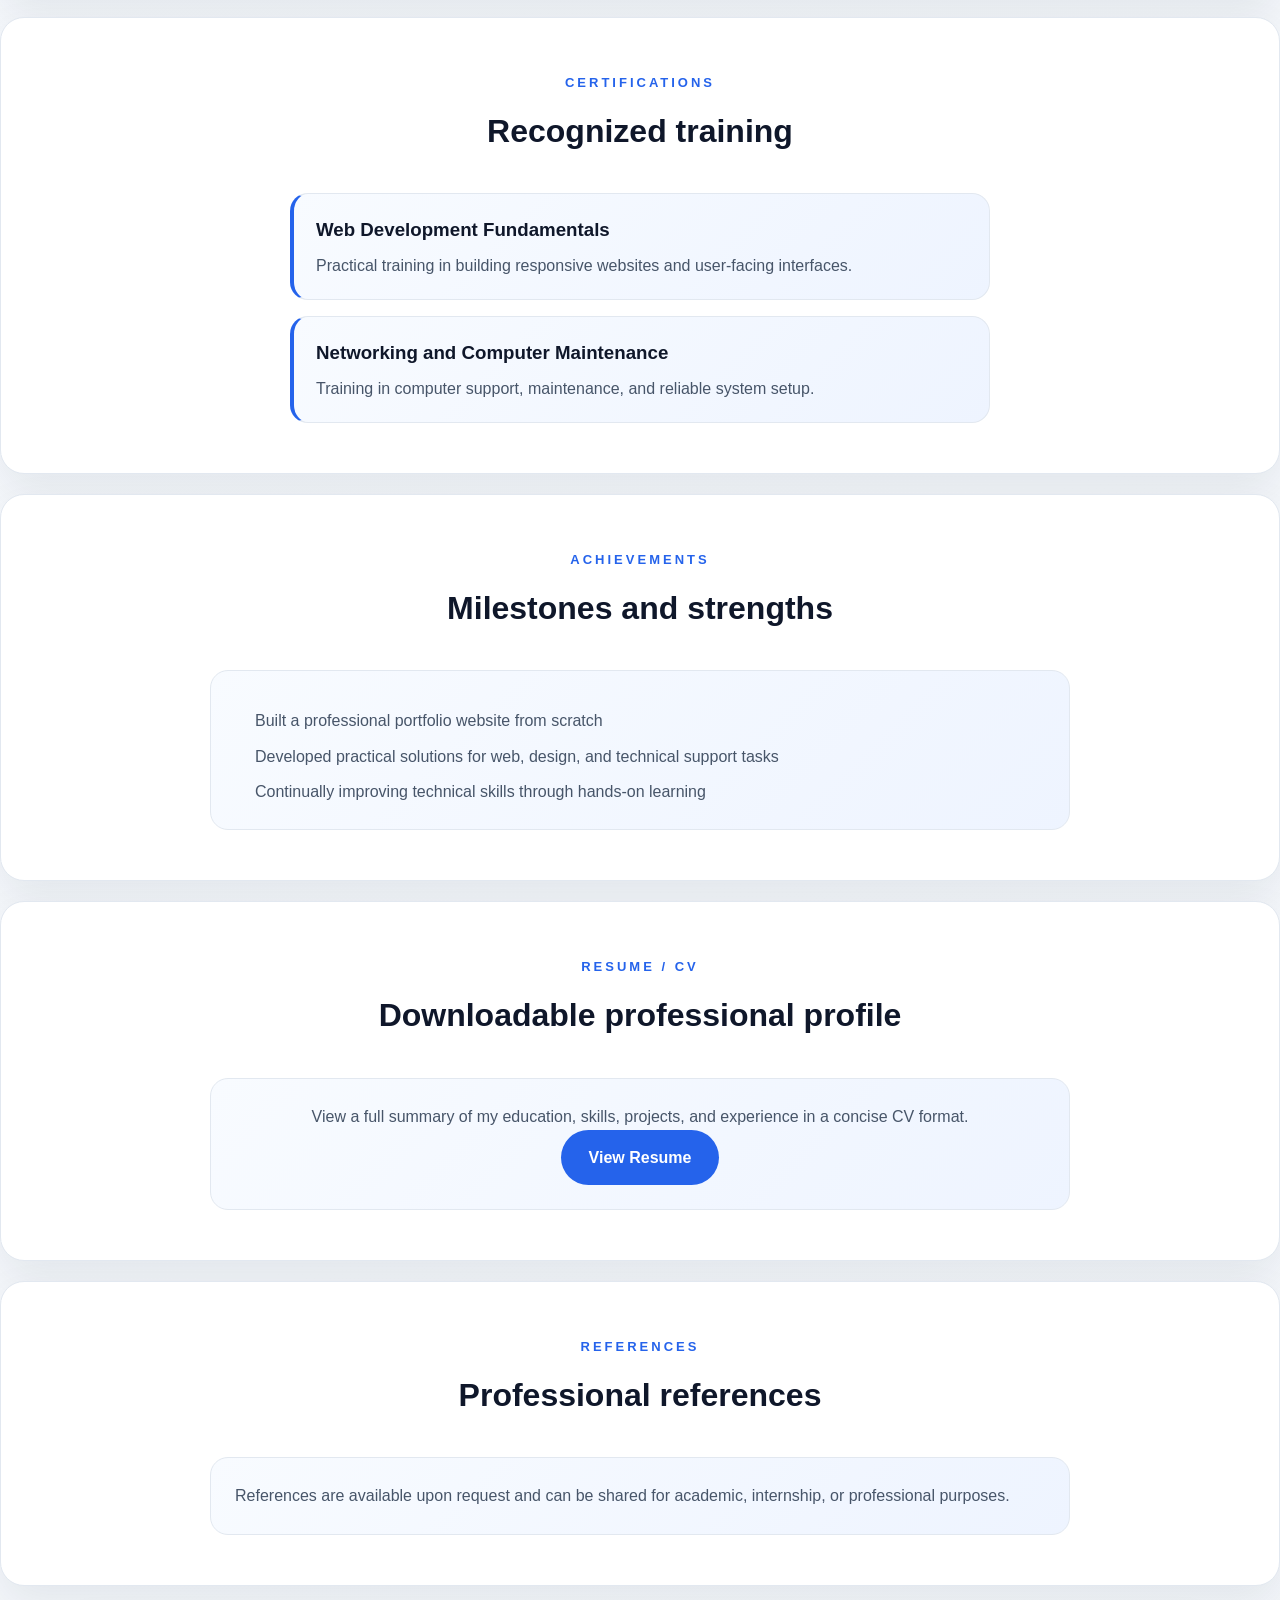
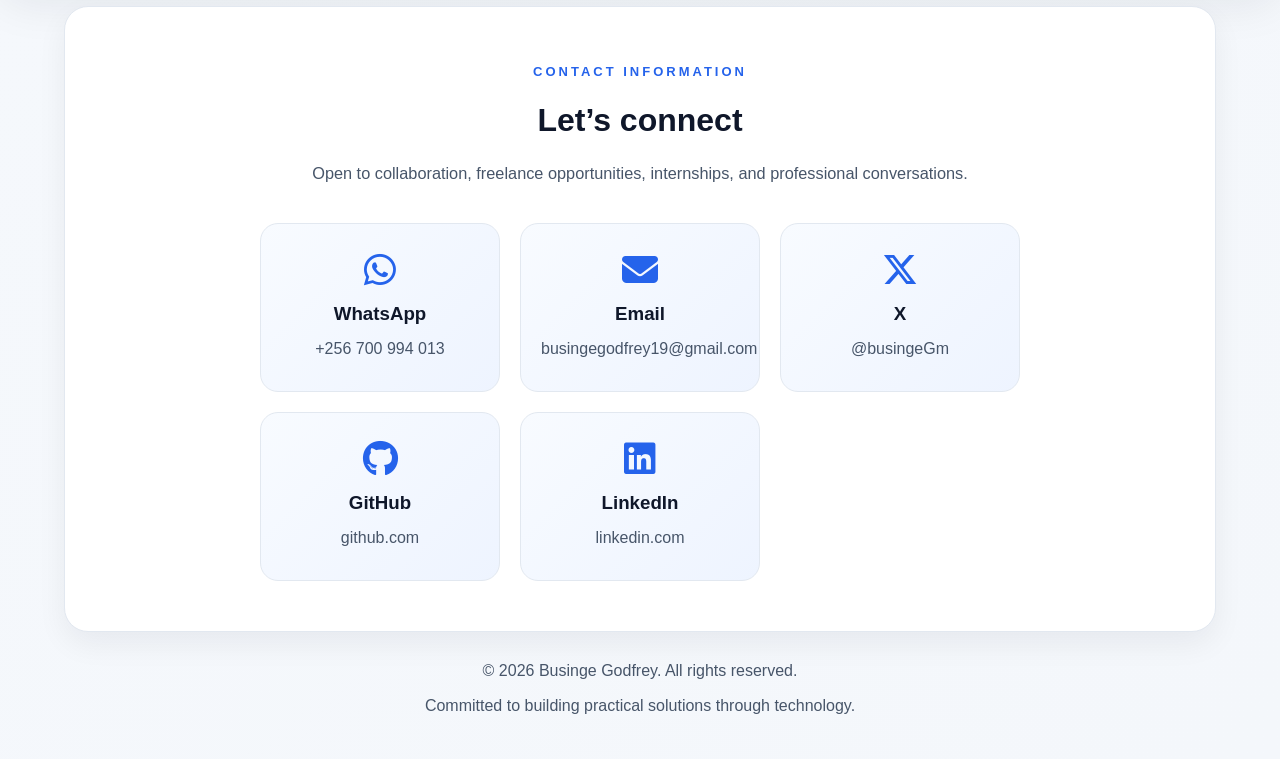
==== commit e0654970: "Updated portfolio" ====
--- a/index.html
+++ b/index.html
@@ -5,9 +5,10 @@
     <meta name="viewport" content="width=device-width, initial-scale=1.0">
     <meta name="description" content="Portfolio of Businge Godfrey — a technology-focused professional specializing in web development, networking, design, and technical support.">
     <meta name="theme-color" content="#2563eb">
-    <title>Businge Godfrey | Web Developer & IT Specialist</title>
-
-    <link rel="stylesheet" href="style.css">
+            <title>Businge Godfrey | Web Developer & IT Specialist</title>
+    
+   
+   <link rel="stylesheet" href="style.css">
     <link rel="stylesheet" href="https://cdnjs.cloudflare.com/ajax/libs/font-awesome/6.5.2/css/all.min.css">
 </head>
 
@@ -34,12 +35,13 @@
         </ul>
     </nav>
 </header>
-
 <main>
-
 
     <section id="home" class="home">
         <div class="home-text">
+            <marquee id="marquee"behavior="" direction="">
+                 Web Development • Software Development • Database Design • IT Support • Network Configuration • System Troubleshooting
+             </marquee>
             <p class="eyebrow">Software Developer • IT Support • Network Enthusiast</p>
             <h1>Building practical digital solutions with clarity and purpose.</h1>
             <p>
--- a/style.css
+++ b/style.css
@@ -526,4 +526,8 @@
     #contact {
         margin: 0 3%;
     }
+    .marquee {
+                font-family : italic;
+                color : green;
+    }
 }
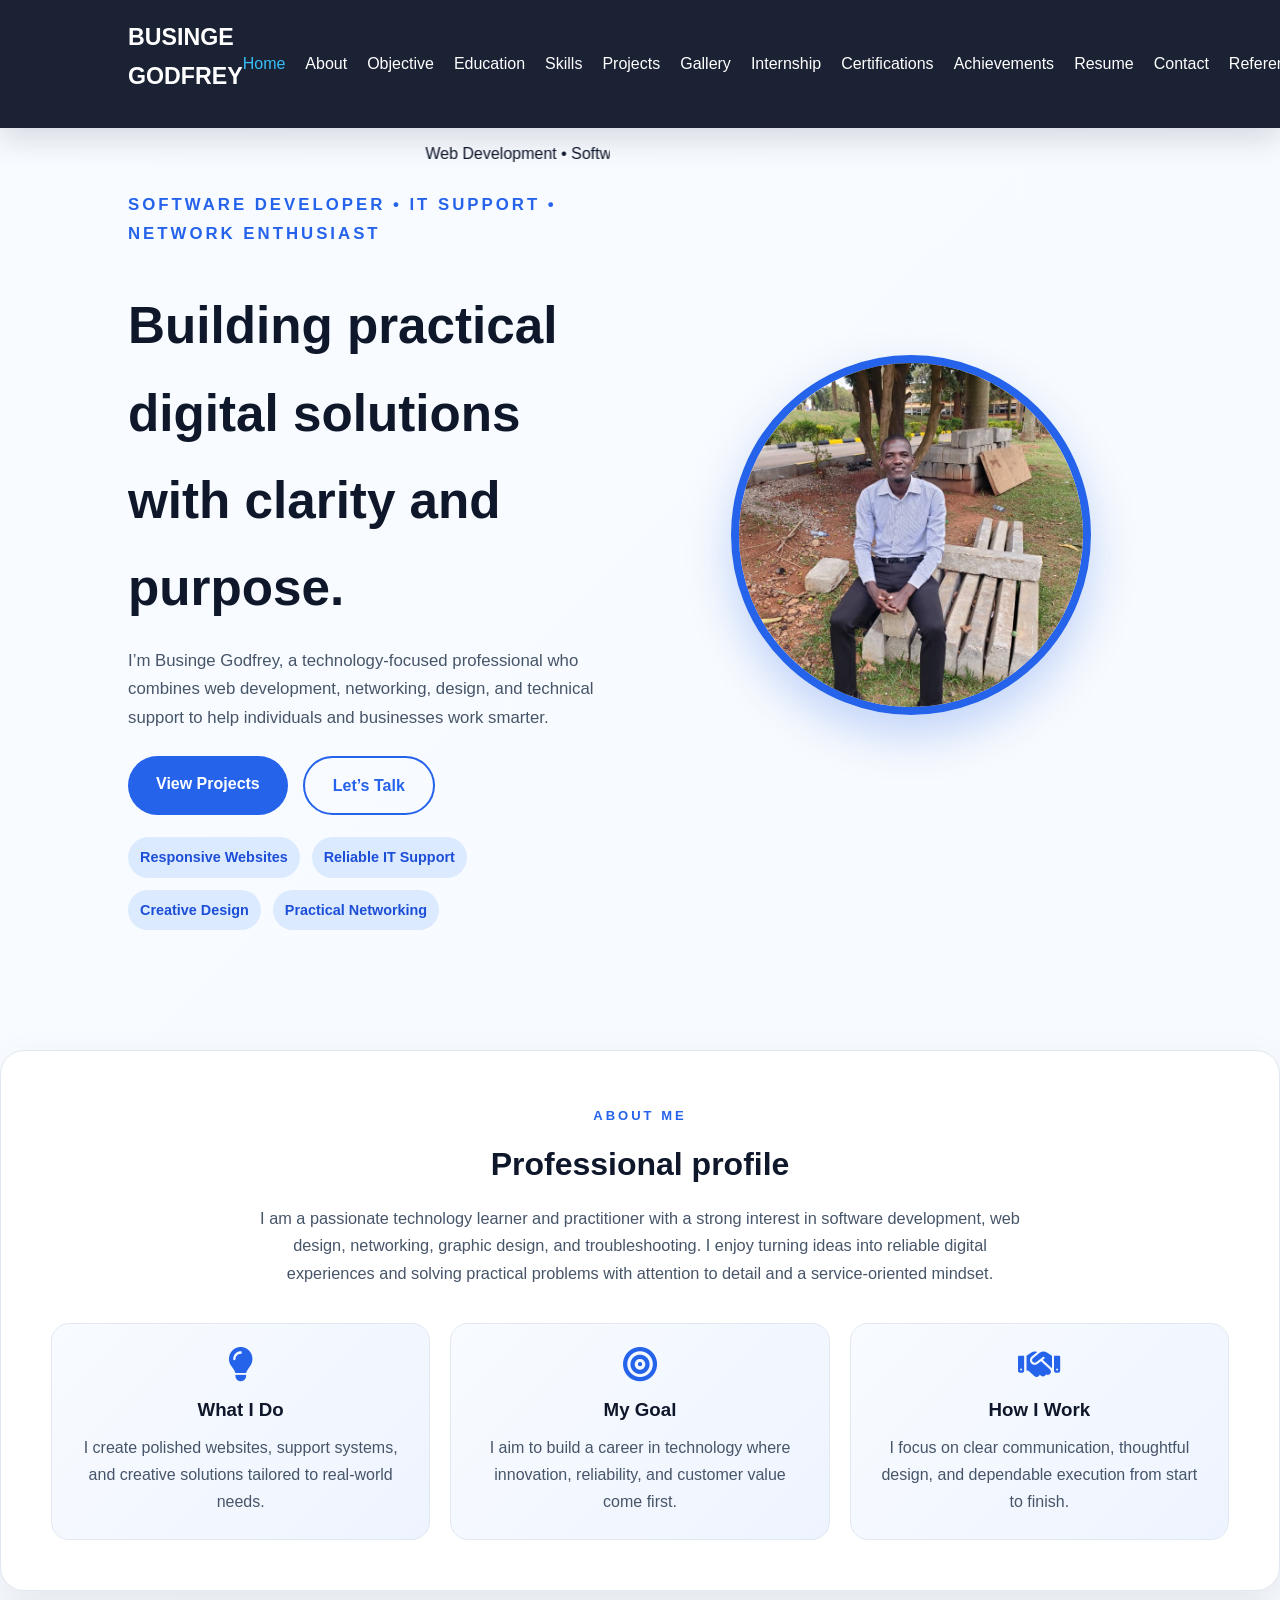
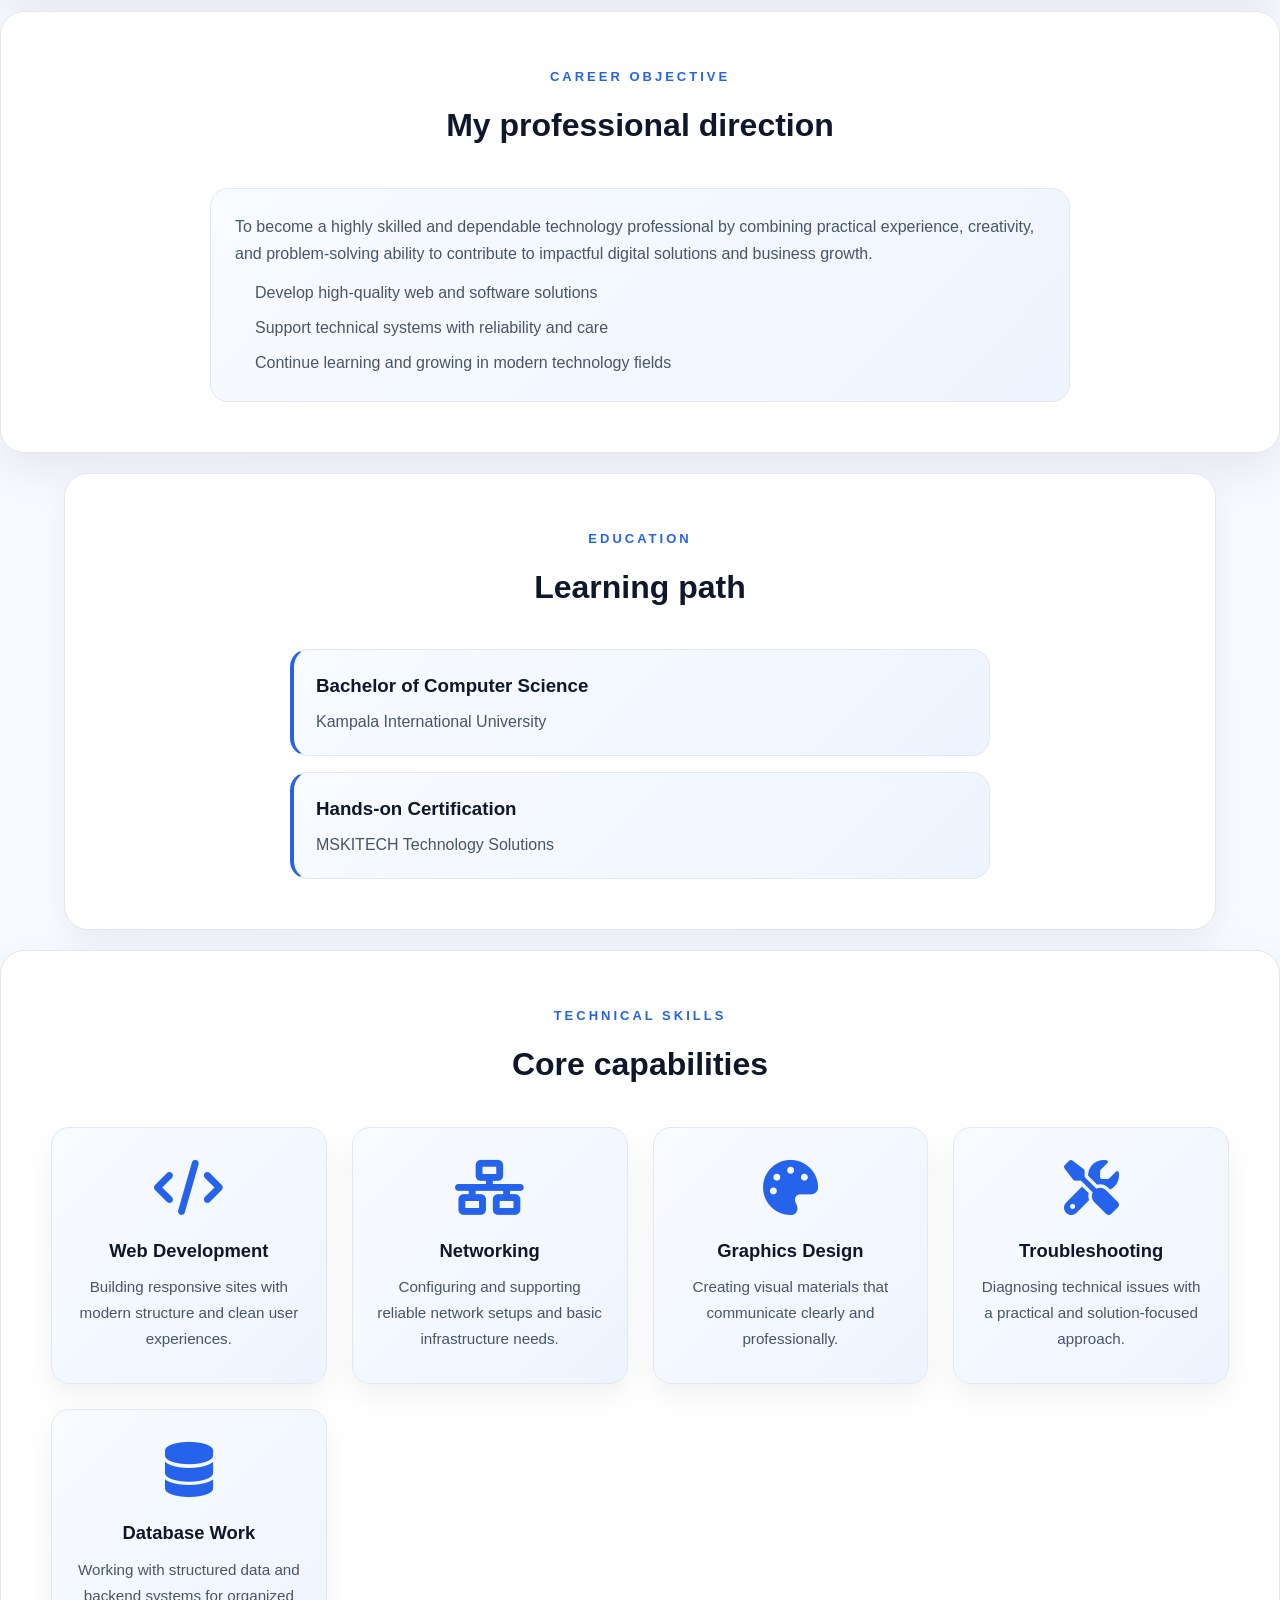
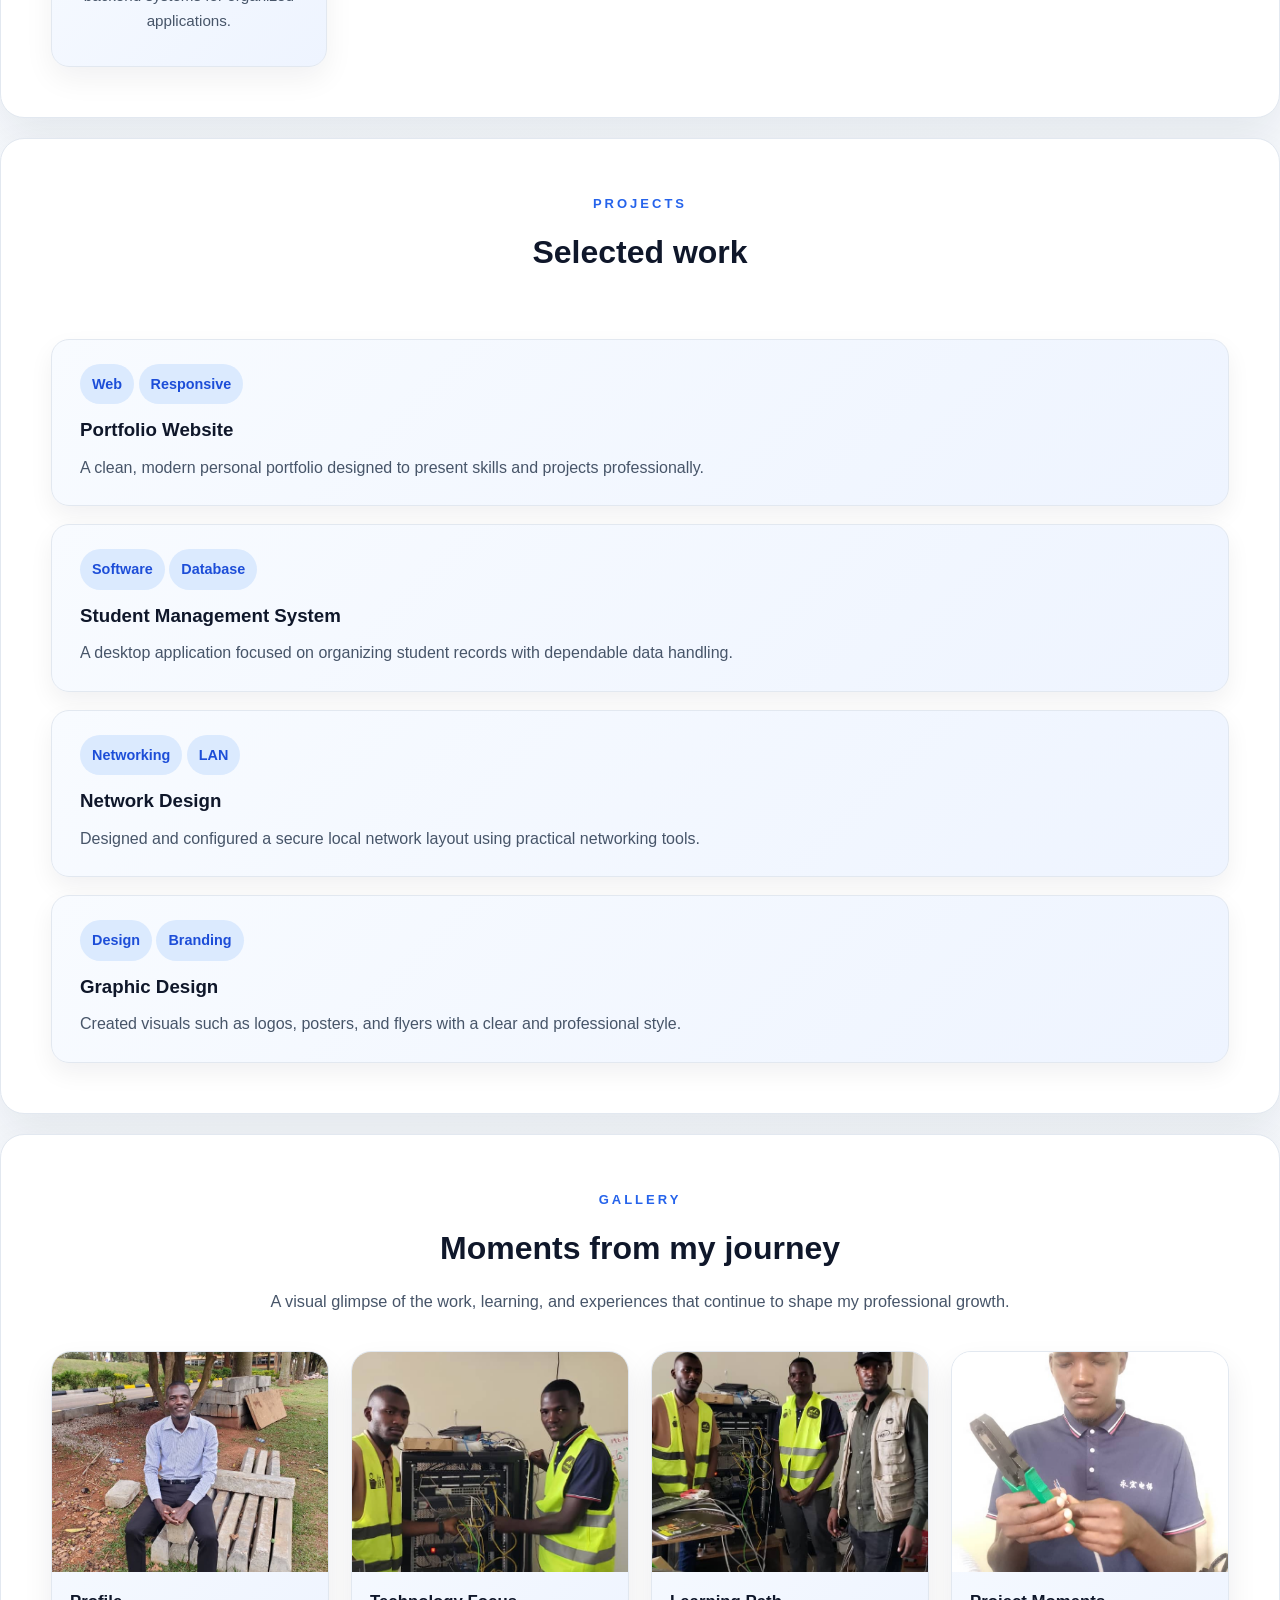
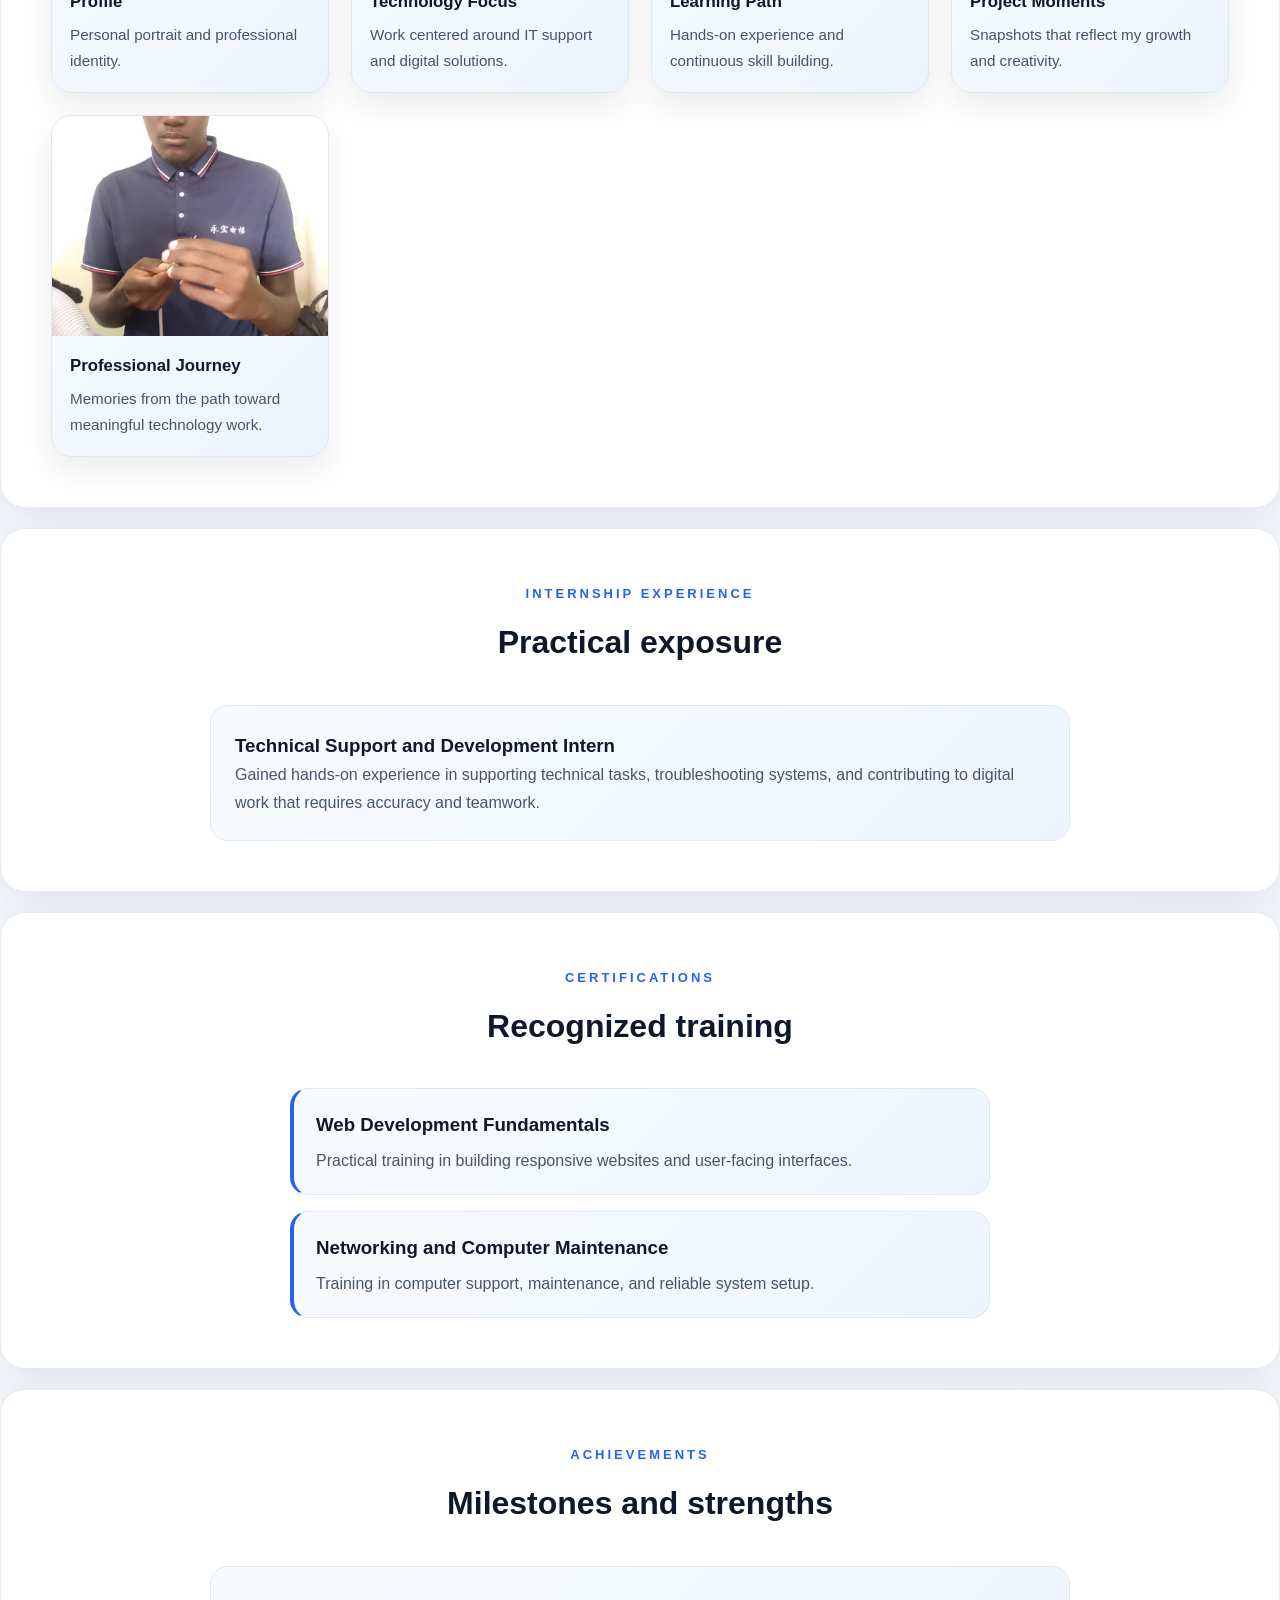
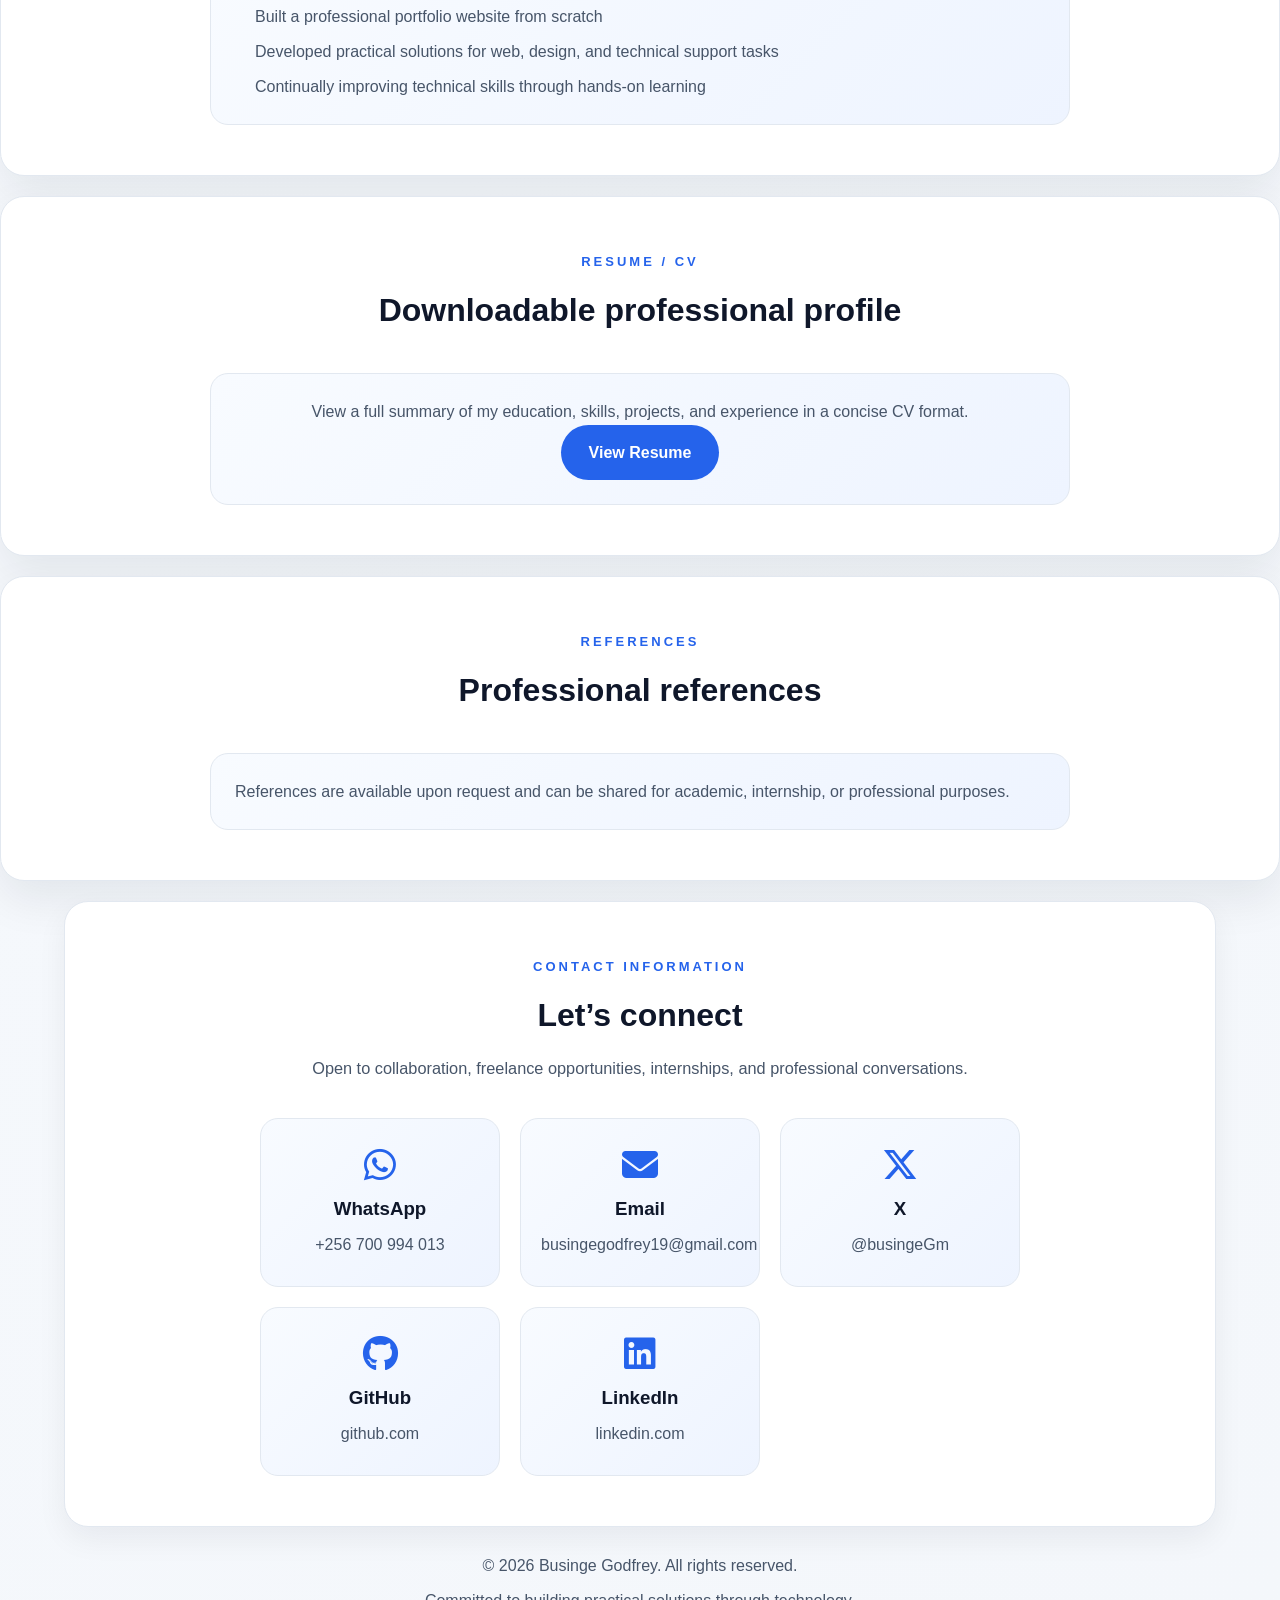
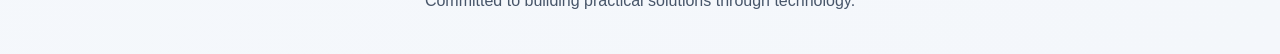
==== commit 26de370c: "Updated portfolio" ====
--- a/index.html
+++ b/index.html
@@ -26,6 +26,7 @@
             <li><a href="#education">Education</a></li>
             <li><a href="#skills">Skills</a></li>
             <li><a href="#projects">Projects</a></li>
+            <li><a href="#gallery">Gallery</a></li>
             <li><a href="#internship-experience">Internship</a></li>
             <li><a href="#certifications">Certifications</a></li>
             <li><a href="#achievements">Achievements</a></li>
@@ -39,8 +40,8 @@
 
     <section id="home" class="home">
         <div class="home-text">
-            <marquee id="marquee"behavior="" direction="">
-                 Web Development • Software Development • Database Design • IT Support • Network Configuration • System Troubleshooting
+            <marquee class="marquee" behavior="" direction="">
+                 Web Development • Software Development • Database and Graphics Design • IT Support • Network Configuration • System Troubleshooting
              </marquee>
             <p class="eyebrow">Software Developer • IT Support • Network Enthusiast</p>
             <h1>Building practical digital solutions with clarity and purpose.</h1>
@@ -168,13 +169,7 @@
             <p class="eyebrow">Projects</p>
             <h2>Selected work</h2>
         </div>
-        <div class="upload-box">
-            <label for="imageUpload" class="upload-label">
-                <i class="fa-solid fa-cloud-arrow-up"></i>
-                <span>Upload project images to showcase your work</span>
-            </label>
-            <input type="file" id="imageUpload" accept="image/*" multiple>
-        </div>
+     
         <div id="imagePreview" class="image-preview"></div>
         <div class="projects-list">
             <article class="project-card">
@@ -212,6 +207,52 @@
         </div>
     </section>
 
+    <section id="gallery" class="section-card">
+        <div class="section-heading">
+            <p class="eyebrow">Gallery</p>
+            <h2>Moments from my journey</h2>
+            <p>A visual glimpse of the work, learning, and experiences that continue to shape my professional growth.</p>
+        </div>
+        <div class="gallery-grid">
+            <article class="gallery-card">
+                <img src="images/businge.jpeg" alt="Portrait of Businge Godfrey">
+                <div class="gallery-caption">
+                    <h3>Profile</h3>
+                    <p>Personal portrait and professional identity.</p>
+                </div>
+            </article>
+            <article class="gallery-card">
+                <img src="images/ite.jpeg" alt="IT and technology related image">
+                <div class="gallery-caption">
+                    <h3>Technology Focus</h3>
+                    <p>Work centered around IT support and digital solutions.</p>
+                </div>
+            </article>
+            <article class="gallery-card">
+                <img src="images/msk.jpeg" alt="Training and learning image">
+                <div class="gallery-caption">
+                    <h3>Learning Path</h3>
+                    <p>Hands-on experience and continuous skill building.</p>
+                </div>
+            </article>
+          
+            <article class="gallery-card">
+                <img src="images/WhatsApp%20Image%202026-08-03%20at%2011.36.57.jpeg" alt="Project and portfolio image one">
+                <div class="gallery-caption">
+                    <h3>Project Moments</h3>
+                    <p>Snapshots that reflect my growth and creativity.</p>
+                </div>
+            </article>
+            <article class="gallery-card">
+                <img src="images/WhatsApp%20Image%202026-08-03%20at%2011.36.58.jpeg" alt="Project and portfolio image two">
+                <div class="gallery-caption">
+                    <h3>Professional Journey</h3>
+                    <p>Memories from the path toward meaningful technology work.</p>
+                </div>
+            </article>
+        </div>
+    </section>
+
     <section id="internship-experience" class="section-card">
         <div class="section-heading">
             <p class="eyebrow">Internship Experience</p>
--- a/style.css
+++ b/style.css
@@ -166,6 +166,70 @@
     border-radius: 12px;
     border: 1px solid var(--border);
     box-shadow: 0 10px 20px rgba(15, 23, 42, 0.08);
+}
+
+.gallery-grid {
+    display: grid;
+    grid-template-columns: repeat(auto-fit, minmax(220px, 1fr));
+    gap: 22px;
+}
+
+.gallery-card {
+    border-radius: 20px;
+    overflow: hidden;
+    background: linear-gradient(135deg, var(--surface-soft) 0%, #eef4ff 100%);
+    border: 1px solid var(--border);
+    box-shadow: 0 14px 30px rgba(15, 23, 42, 0.08);
+    animation: gentleFloat 4.5s ease-in-out infinite;
+    transition: transform 0.35s ease, box-shadow 0.35s ease;
+}
+
+.gallery-card:nth-child(2n) {
+    animation-duration: 5.2s;
+}
+
+.gallery-card:nth-child(3n) {
+    animation-duration: 4.8s;
+}
+
+.gallery-card:hover {
+    transform: translateY(-8px) scale(1.01);
+    box-shadow: 0 20px 40px rgba(37, 99, 235, 0.18);
+}
+
+.gallery-card img {
+    width: 100%;
+    height: 220px;
+    object-fit: cover;
+    transition: transform 0.45s ease, filter 0.45s ease;
+}
+
+.gallery-card:hover img {
+    transform: scale(1.06);
+    filter: brightness(1.05);
+}
+
+.gallery-caption {
+    padding: 16px 18px 18px;
+}
+
+.gallery-caption h3 {
+    margin-bottom: 6px;
+    font-size: 1.05rem;
+}
+
+.gallery-caption p {
+    font-size: 0.95rem;
+}
+
+@keyframes gentleFloat {
+    0%,
+    100% {
+        transform: translateY(0px);
+    }
+    50% {
+        transform: translateY(-6px);
+    }
 }
 
 .timeline {
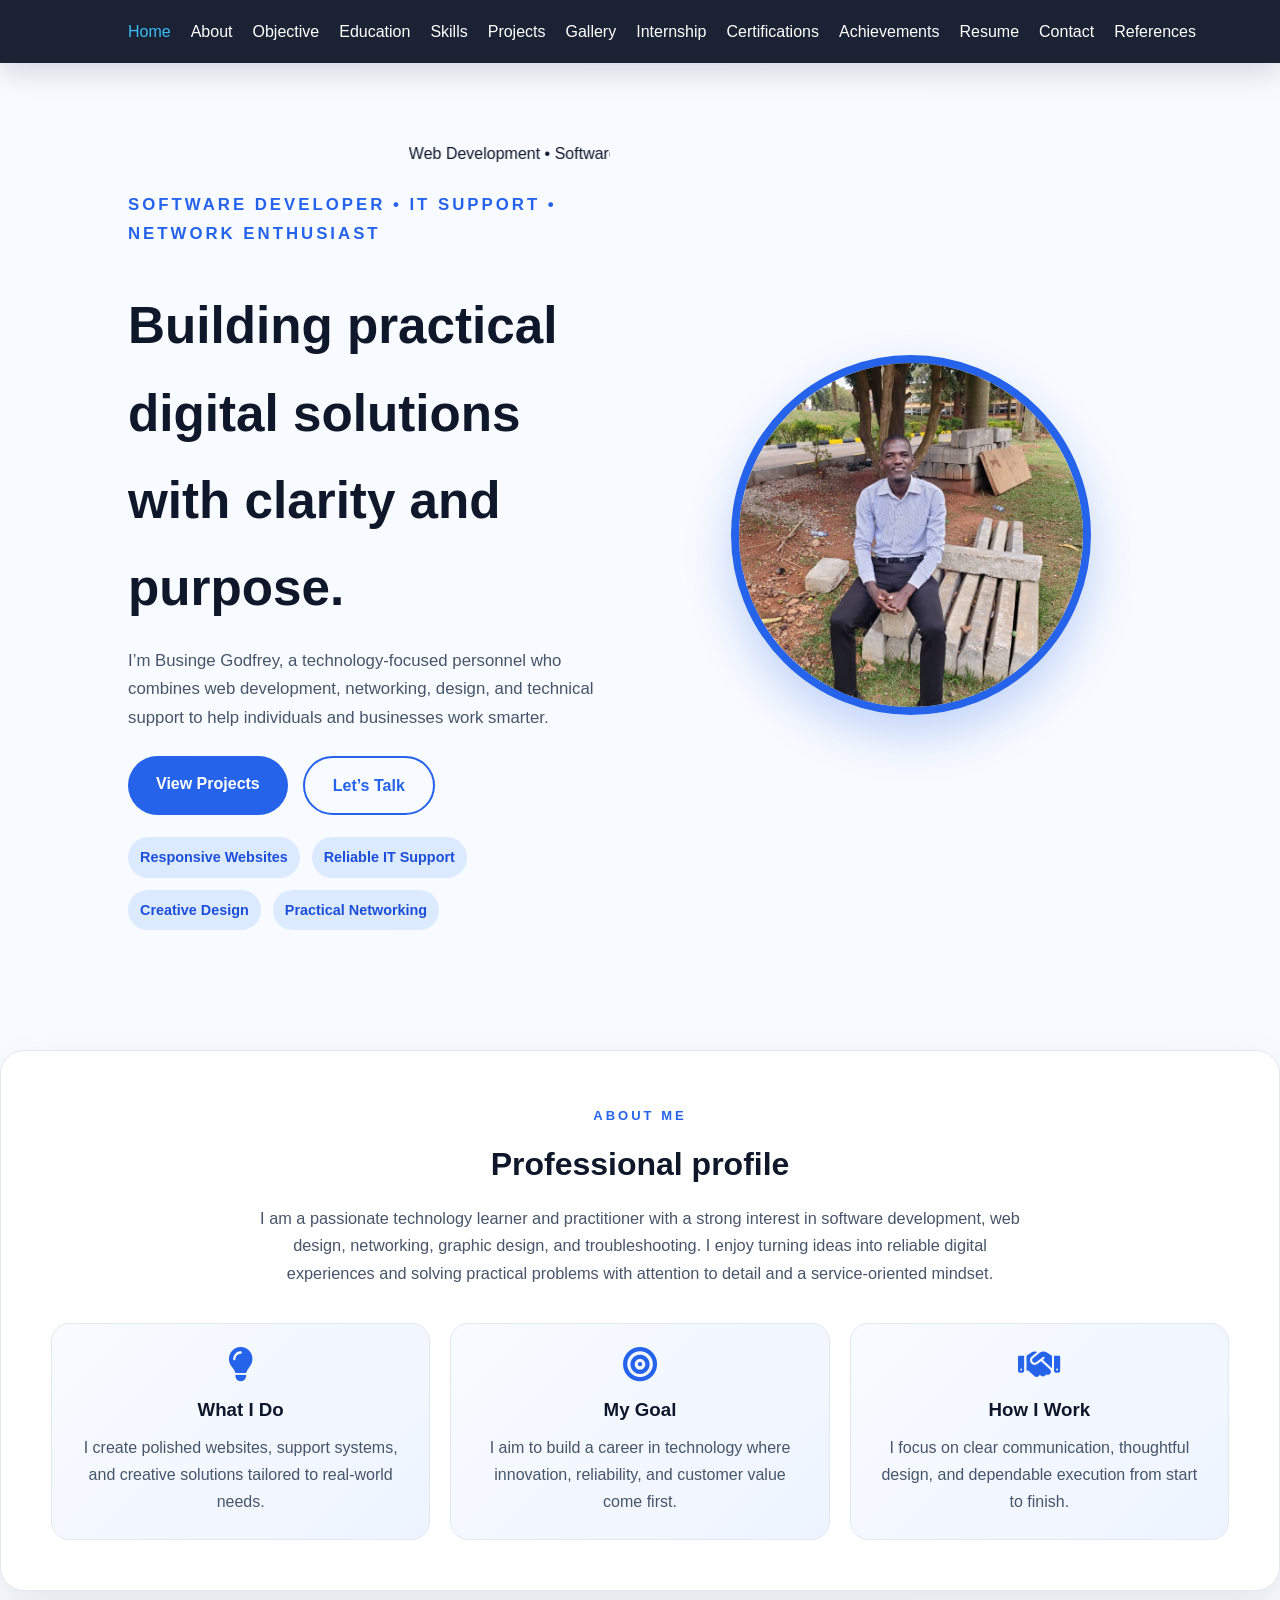
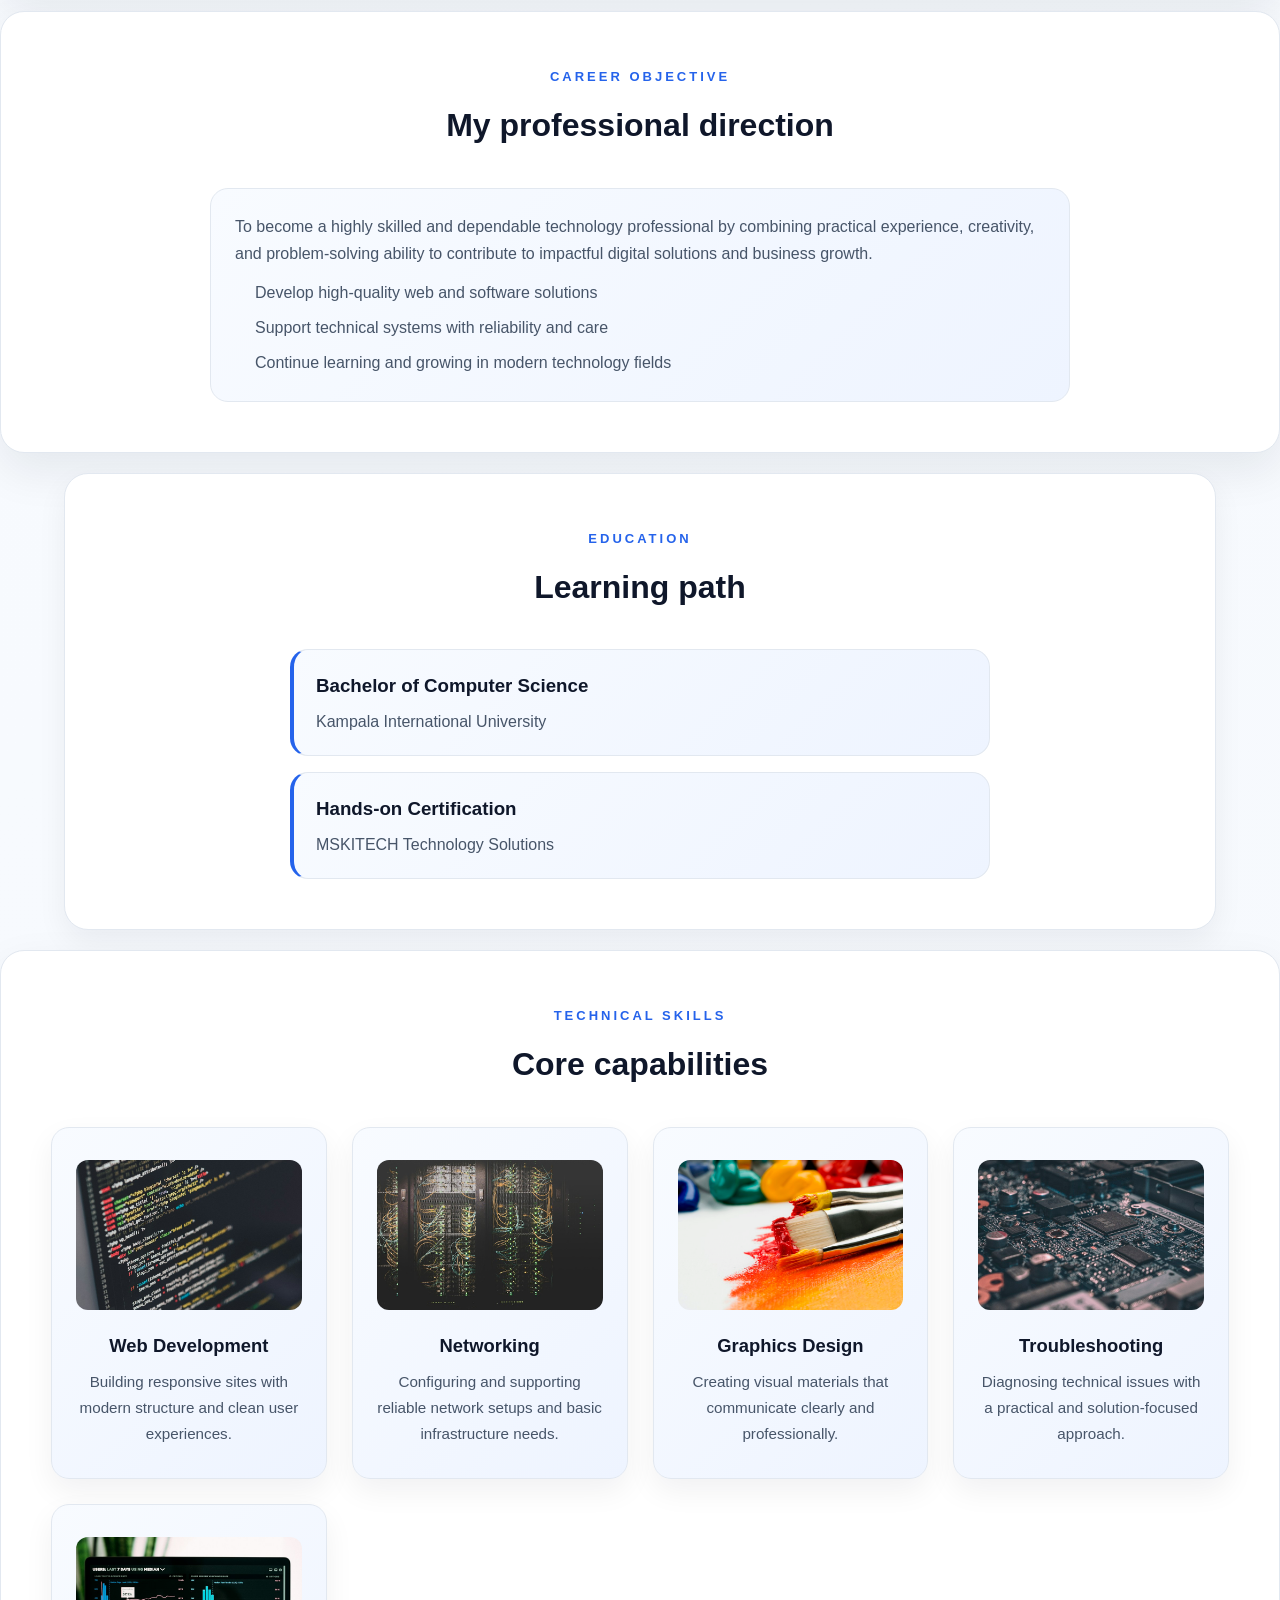
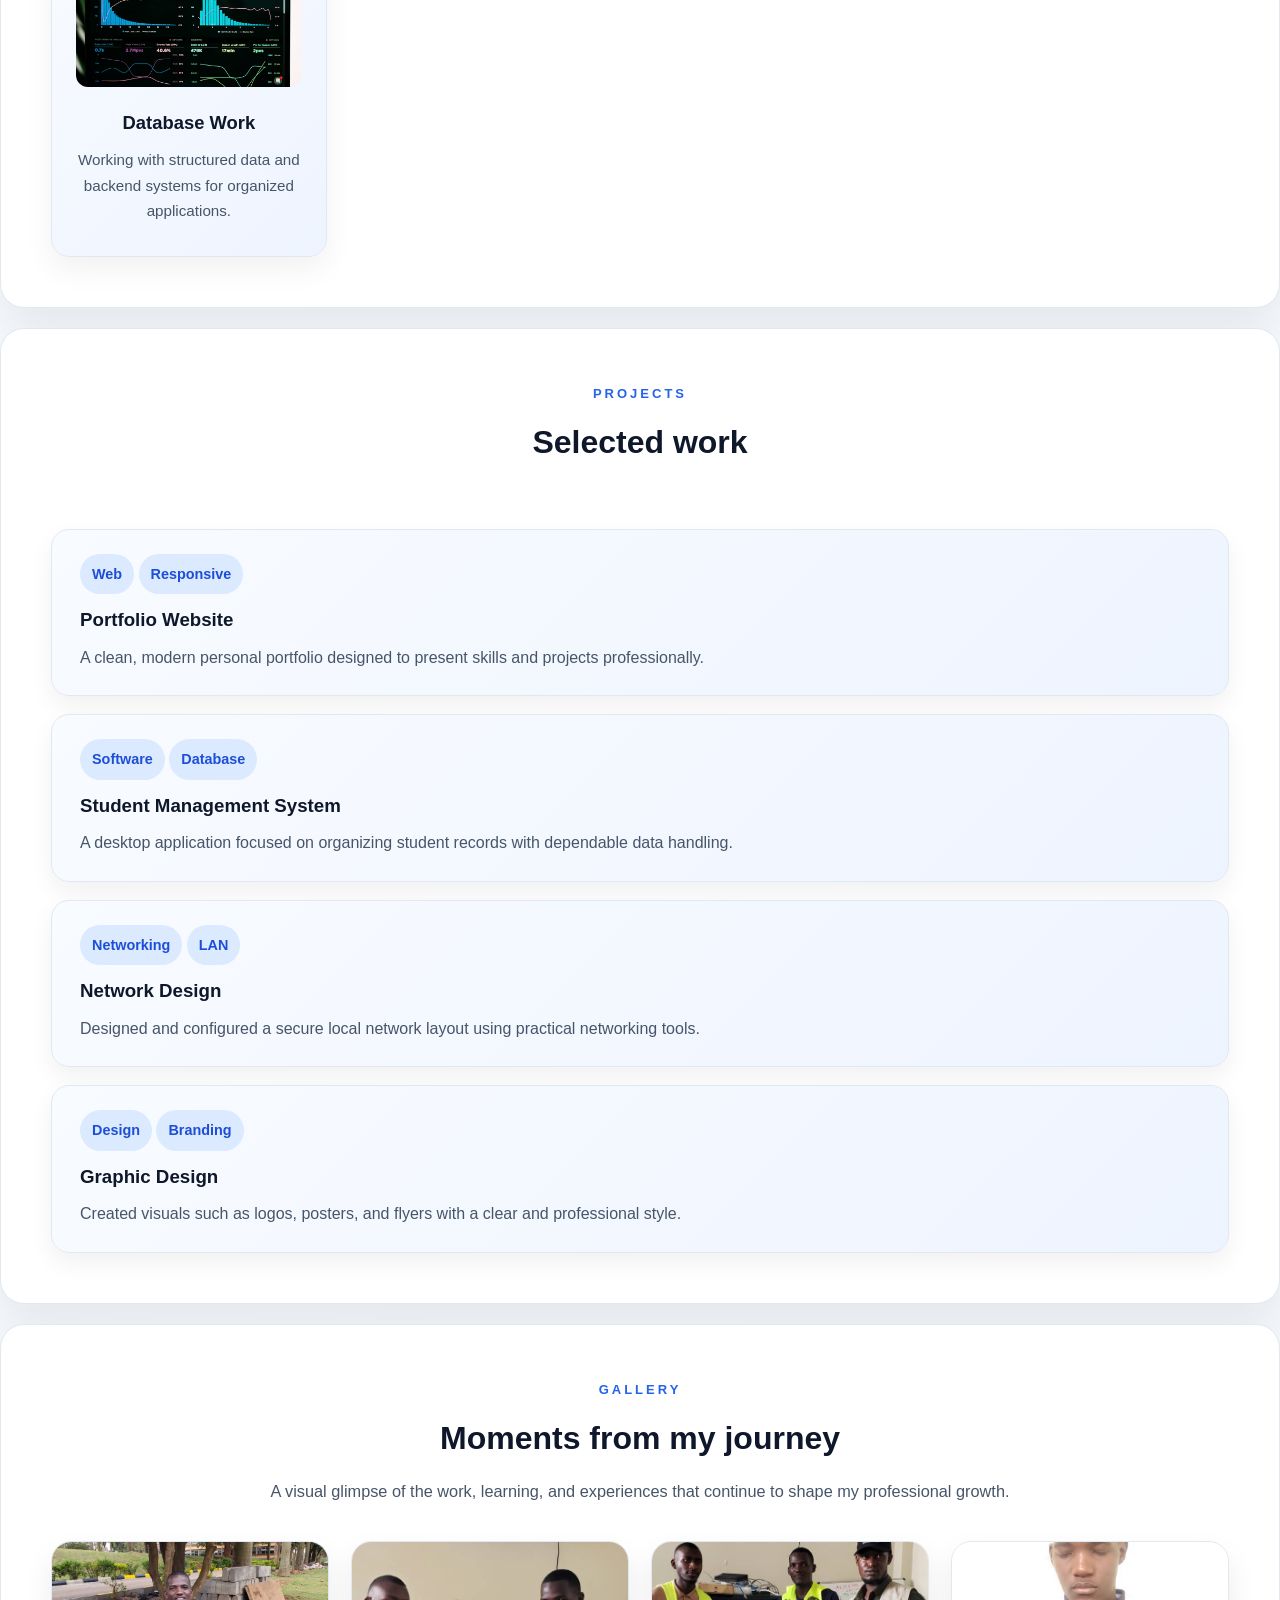
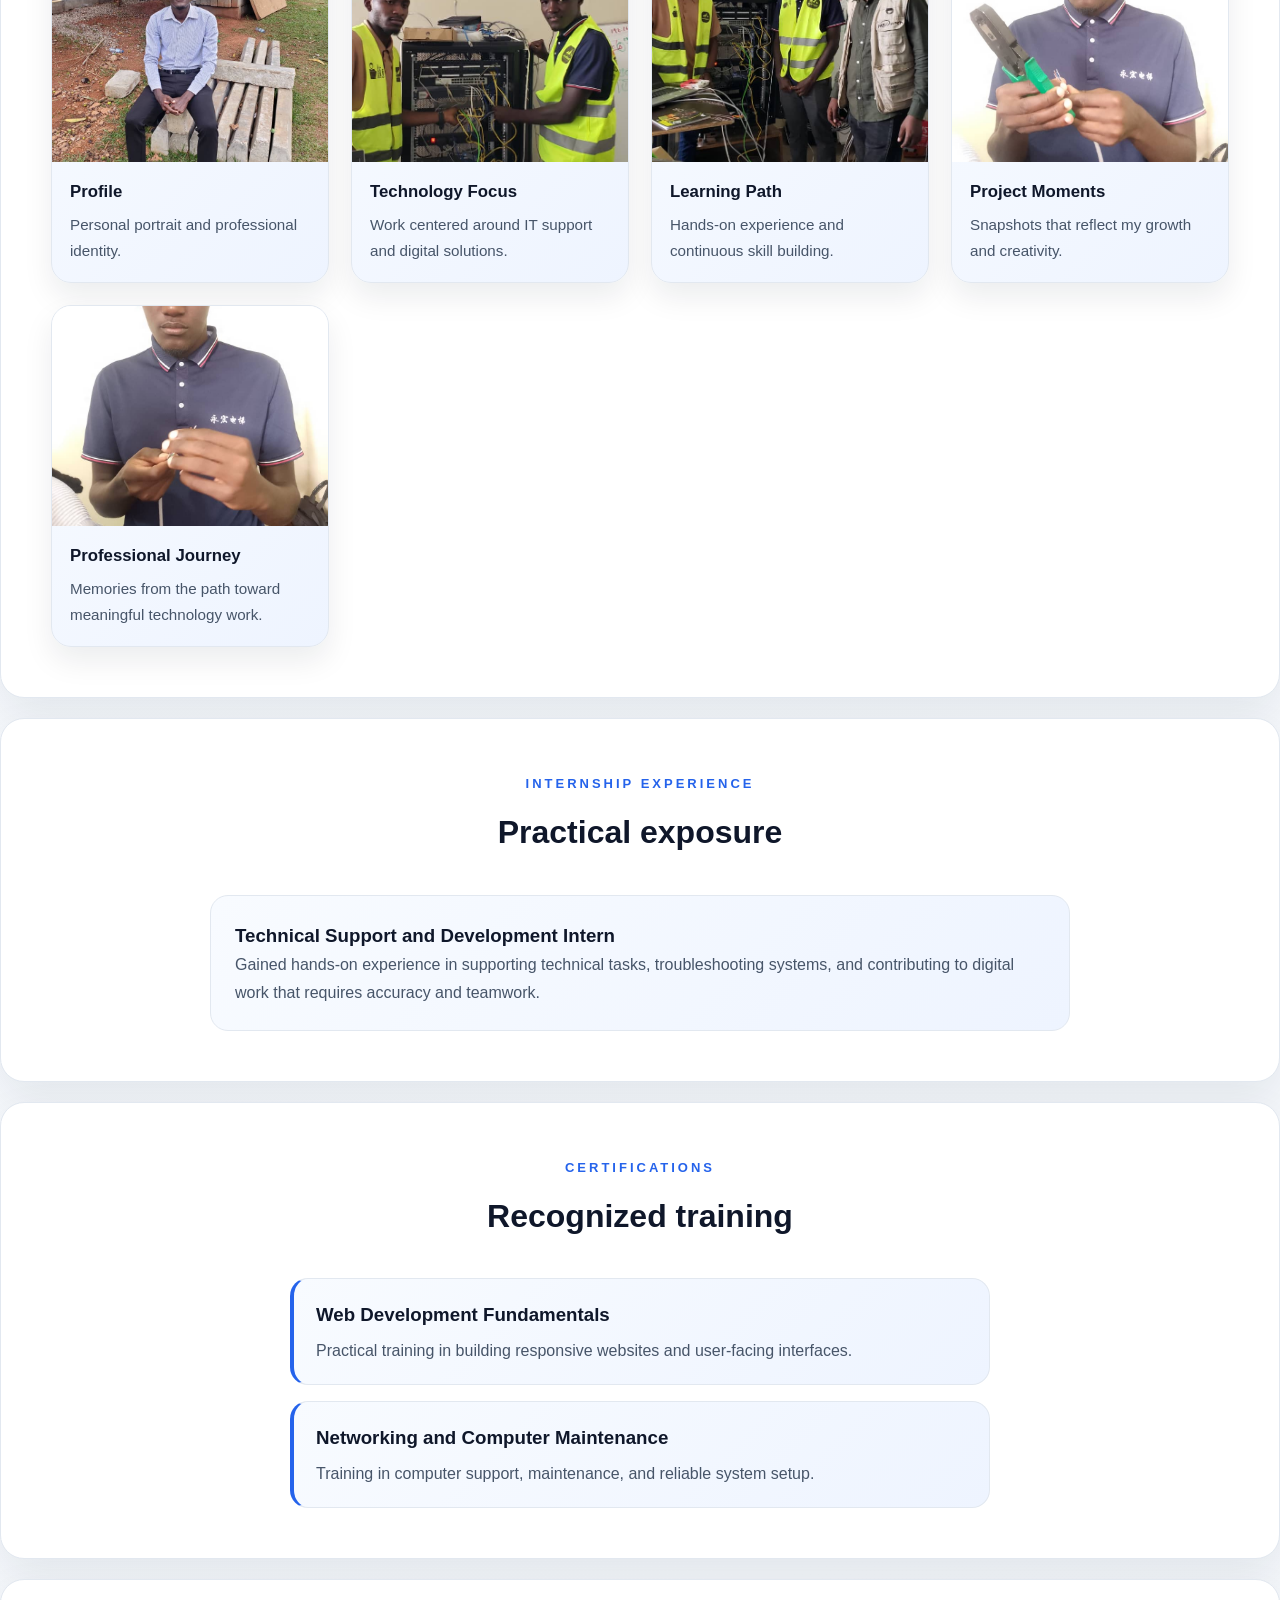
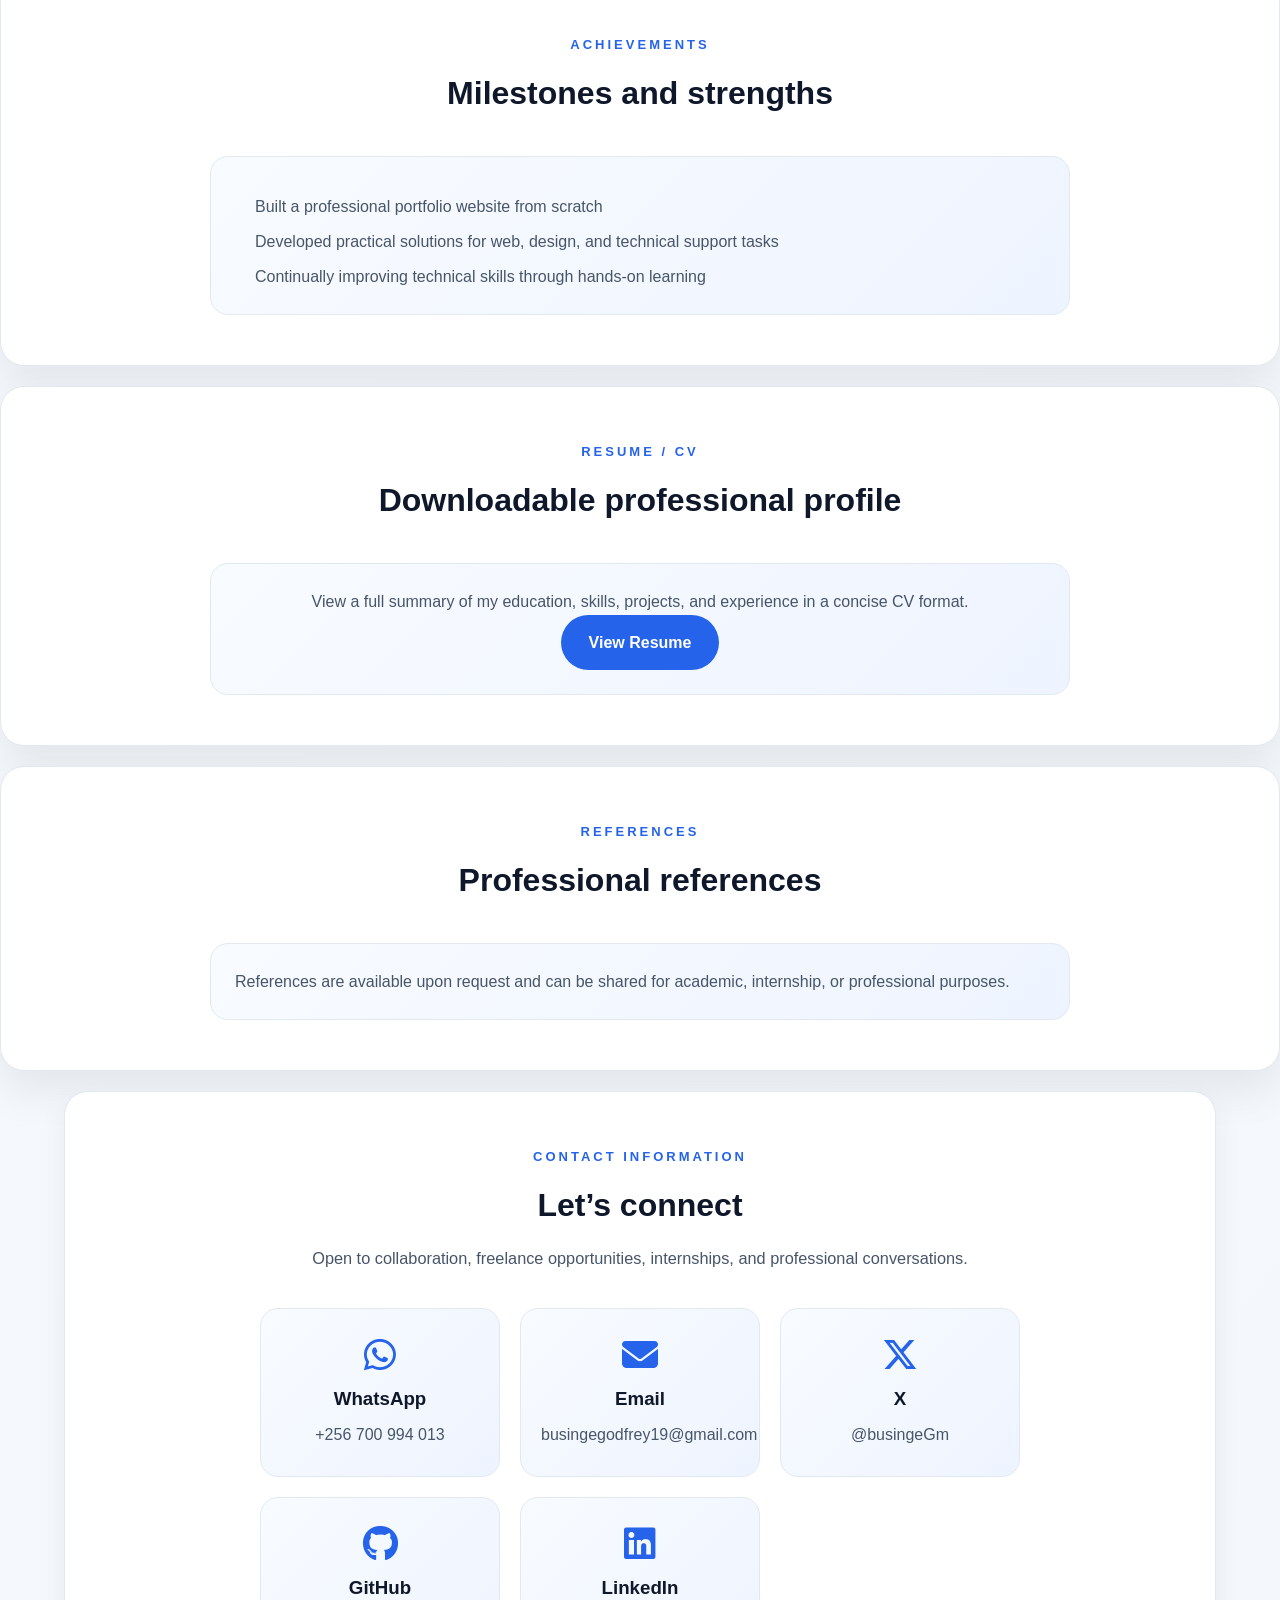
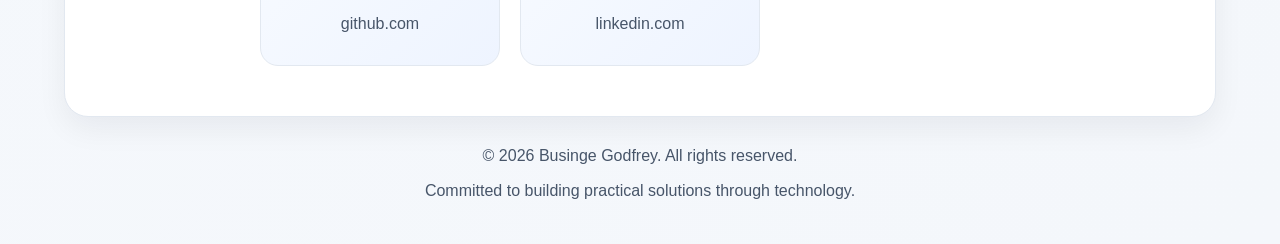
==== commit 93e96888: "updated" ====
--- a/index.html
+++ b/index.html
@@ -5,7 +5,7 @@
     <meta name="viewport" content="width=device-width, initial-scale=1.0">
     <meta name="description" content="Portfolio of Businge Godfrey — a technology-focused professional specializing in web development, networking, design, and technical support.">
     <meta name="theme-color" content="#2563eb">
-            <title>Businge Godfrey | Web Developer & IT Specialist</title>
+            <title>| Web Developer & IT Specialist</title>
     
    
    <link rel="stylesheet" href="style.css">
@@ -14,11 +14,7 @@
 
 <body>
 <header>
-    <div class="logo">
-        <h2>BUSINGE GODFREY</h2>
-    </div>
-
-    <nav>
+      <nav>
         <ul>
             <li><a href="#home">Home</a></li>
             <li><a href="#about">About</a></li>
@@ -46,7 +42,7 @@
             <p class="eyebrow">Software Developer • IT Support • Network Enthusiast</p>
             <h1>Building practical digital solutions with clarity and purpose.</h1>
             <p>
-                I’m Businge Godfrey, a technology-focused professional who combines web development,
+                I’m Businge Godfrey, a technology-focused personnel who combines web development,
                 networking, design, and technical support to help individuals and businesses work smarter.
             </p>
             <div class="home-buttons">
@@ -137,27 +133,27 @@
         </div>
         <div class="skills">
             <article class="skill">
-                <i class="fa-solid fa-code"></i>
+                <img class="skill-image" src="images/web-development.jpg" alt="Programming code displayed on a screen" loading="lazy" decoding="async">
                 <h3>Web Development</h3>
                 <p>Building responsive sites with modern structure and clean user experiences.</p>
             </article>
             <article class="skill">
-                <i class="fa-solid fa-network-wired"></i>
+                <img class="skill-image" src="images/networking.jpg" alt="Network cables connected to server racks" loading="lazy" decoding="async">
                 <h3>Networking</h3>
                 <p>Configuring and supporting reliable network setups and basic infrastructure needs.</p>
             </article>
             <article class="skill">
-                <i class="fa-solid fa-palette"></i>
+                <img class="skill-image" src="images/graphics-design.jpg" alt="Paintbrushes and colorful paint for creative design" loading="lazy" decoding="async">
                 <h3>Graphics Design</h3>
                 <p>Creating visual materials that communicate clearly and professionally.</p>
             </article>
             <article class="skill">
-                <i class="fa-solid fa-screwdriver-wrench"></i>
+                <img class="skill-image" src="images/troubleshooting.jpg" alt="Detailed computer motherboard components" loading="lazy" decoding="async">
                 <h3>Troubleshooting</h3>
                 <p>Diagnosing technical issues with a practical and solution-focused approach.</p>
             </article>
             <article class="skill">
-                <i class="fa-solid fa-database"></i>
+                <img class="skill-image" src="images/database.jpg" alt="Analytics dashboard with charts and data" loading="lazy" decoding="async">
                 <h3>Database Work</h3>
                 <p>Working with structured data and backend systems for organized applications.</p>
             </article>
--- a/style.css
+++ b/style.css
@@ -398,10 +398,12 @@
     transform: translateY(-8px);
 }
 
-.skill i {
-    font-size: 55px;
-    color: var(--primary);
-    margin-bottom: 20px;
+.skill-image {
+    width: 100%;
+    height: 150px;
+    object-fit: cover;
+    border-radius: 12px;
+    margin: 0 auto 20px;
 }
 
 .skill h3 {
